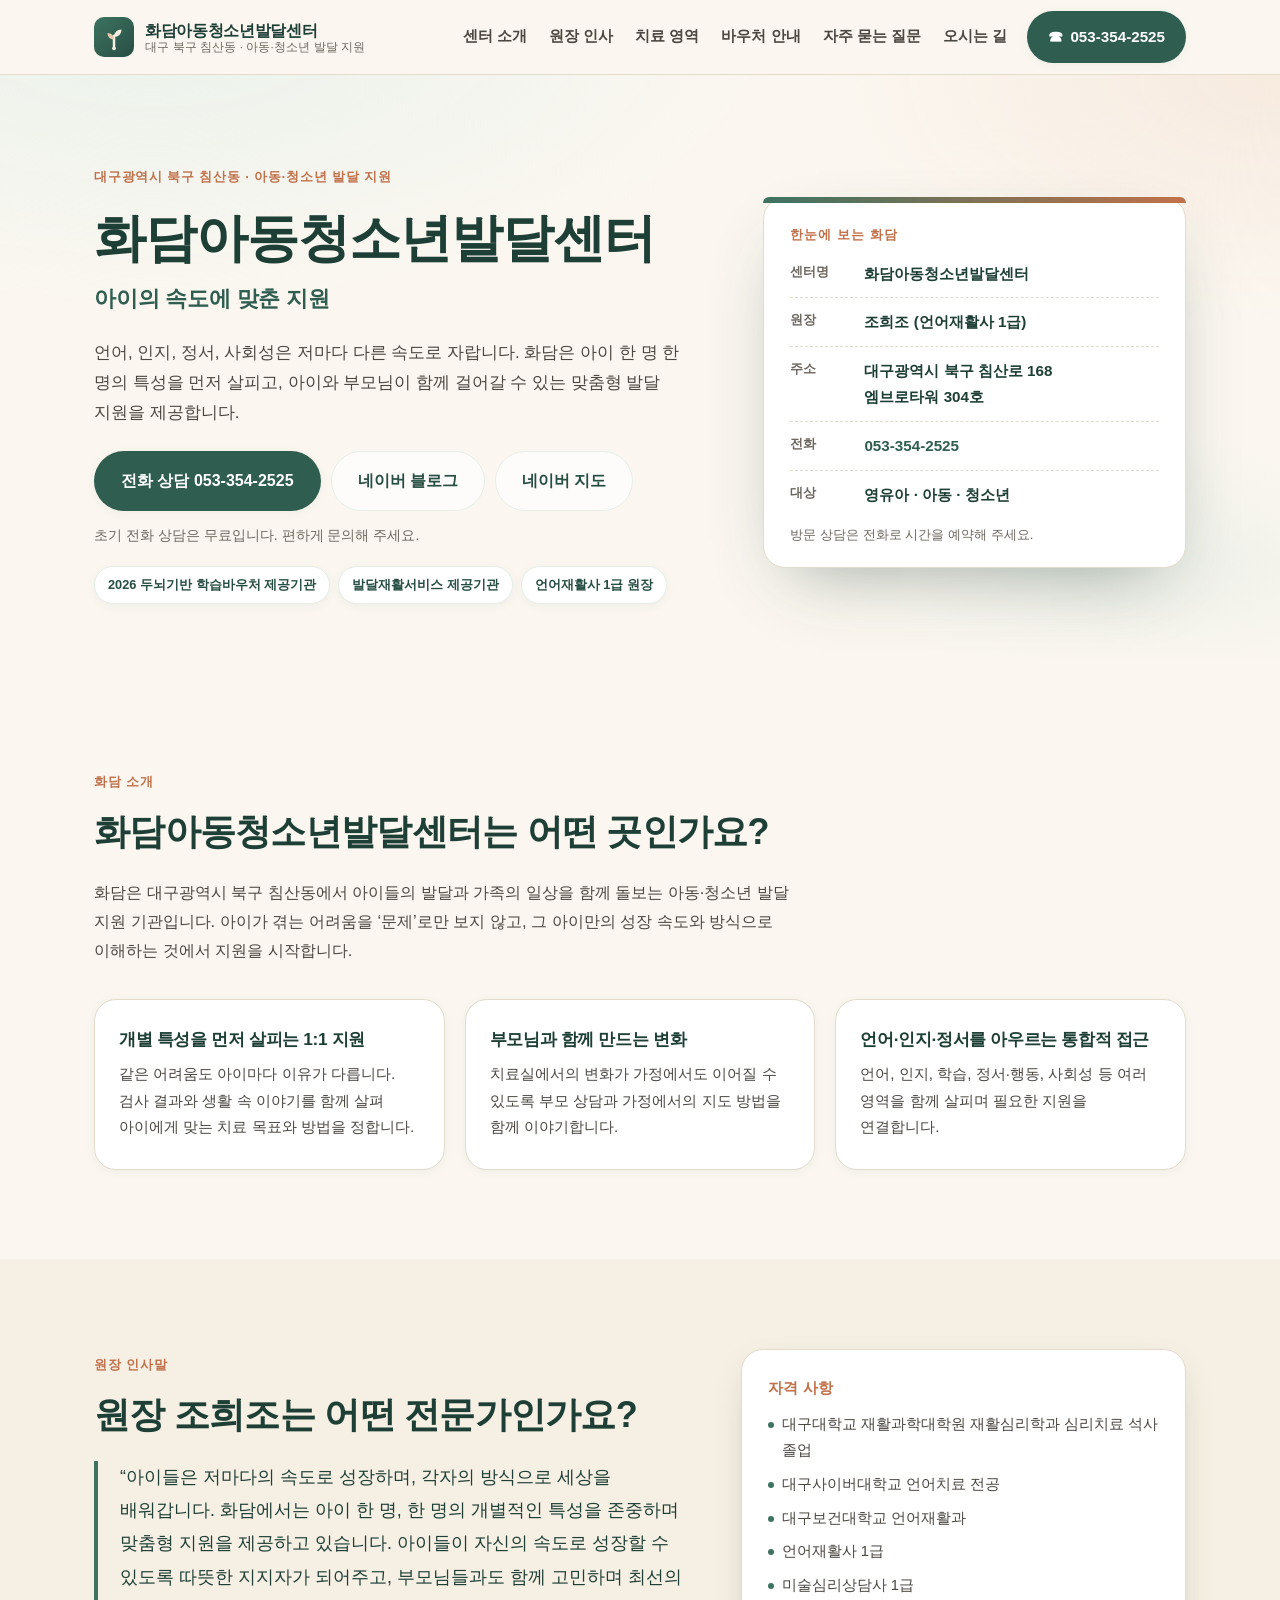
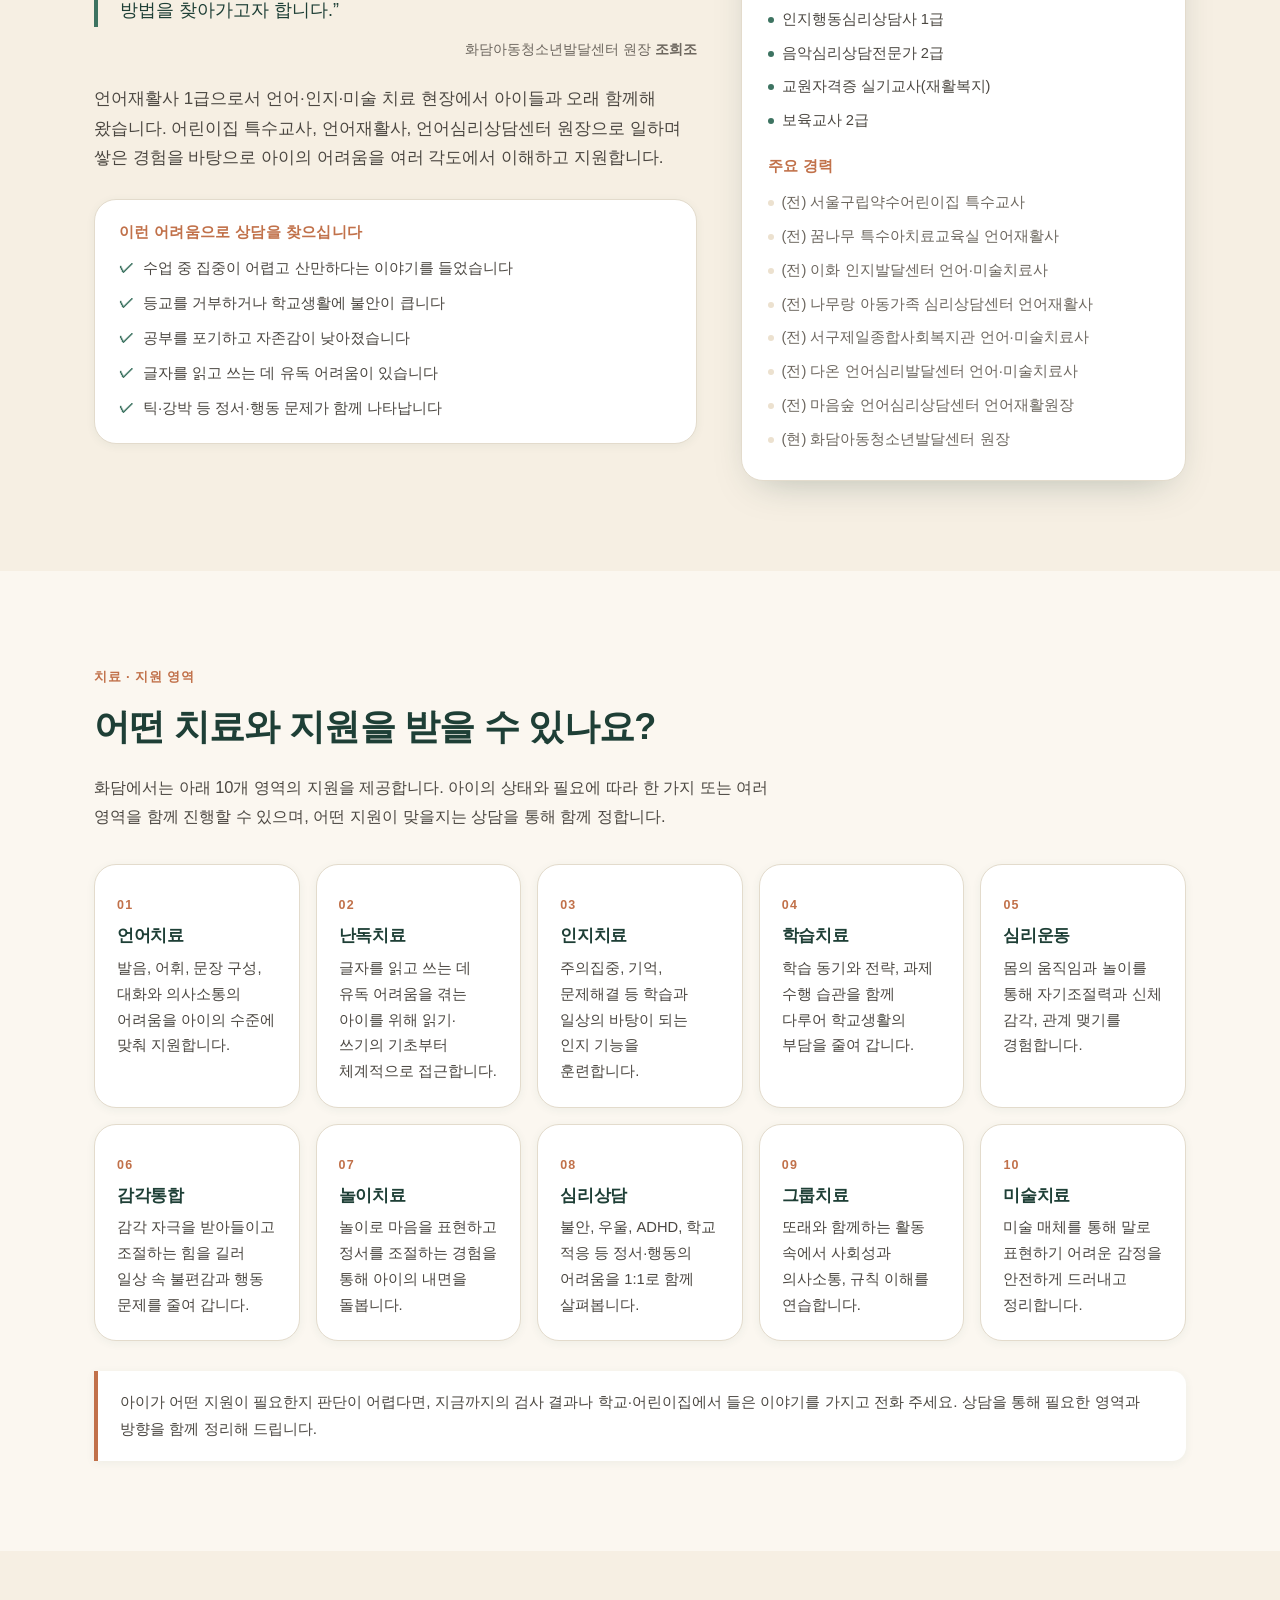
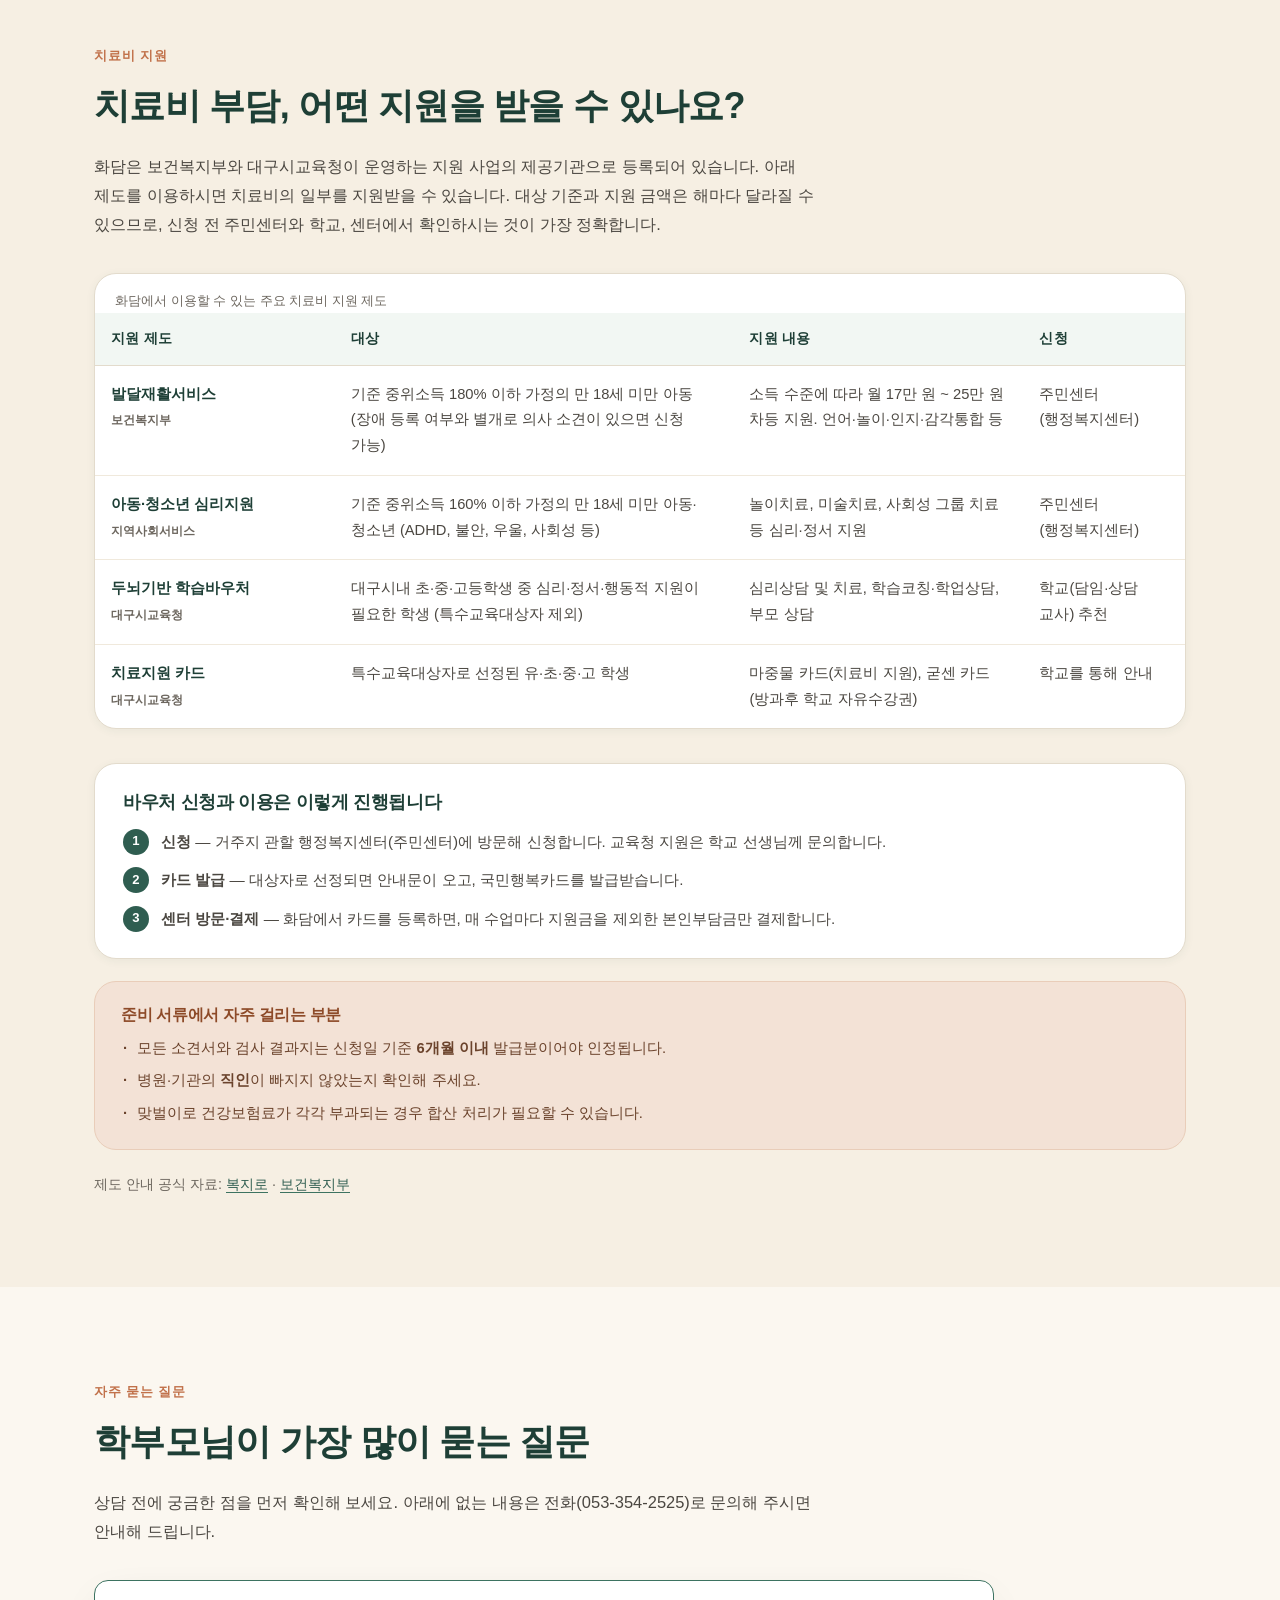
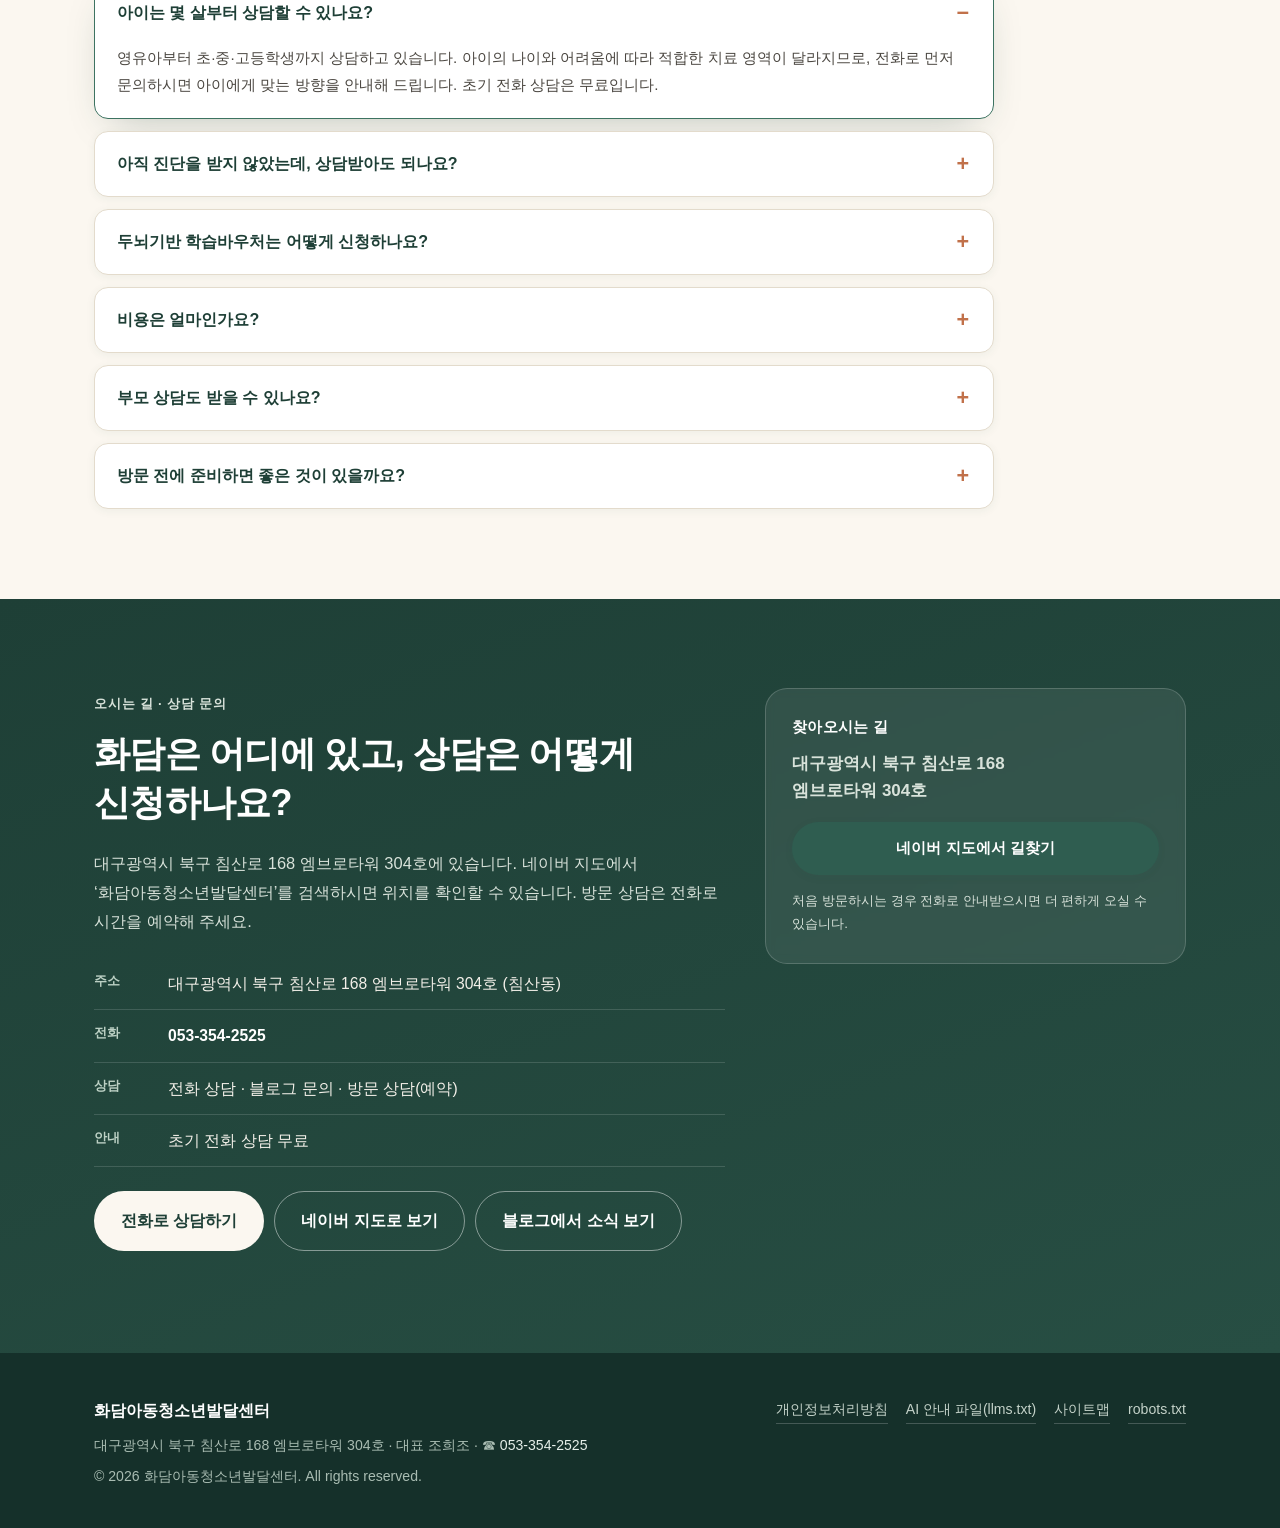
==== index.html @ 331f2d52 "화담아동청소년발달센터 공식 안내 페이지 공개" ====
<!DOCTYPE html>
<html lang="ko">
<head>
<meta charset="utf-8">
<meta name="viewport" content="width=device-width, initial-scale=1">
<title>화담아동청소년발달센터 | 대구 북구 언어·인지·심리치료</title>
<meta name="description" content="대구 북구 침산동 화담아동청소년발달센터는 언어치료·난독치료·인지치료·놀이치료·심리상담 등 10개 영역의 발달 지원을 제공합니다. 2026 두뇌기반 학습바우처·발달재활서비스 제공기관. 상담 053-354-2525.">
<meta name="keywords" content="화담아동청소년발달센터, 대구 북구 발달센터, 침산동 언어치료, 대구 언어치료, 난독치료, 인지치료, 놀이치료, 감각통합, 발달재활서비스, 두뇌기반 학습바우처">
<meta name="author" content="화담아동청소년발달센터">
<meta name="robots" content="index, follow, max-image-preview:large">
<link rel="canonical" href="https://copagi.github.io/hwadam/">
<meta name="theme-color" content="#2f5d50">

<!-- Open Graph -->
<meta property="og:type" content="website">
<meta property="og:site_name" content="화담아동청소년발달센터">
<meta property="og:locale" content="ko_KR">
<meta property="og:title" content="화담아동청소년발달센터 | 대구 북구 언어·인지·심리치료">
<meta property="og:description" content="아이의 속도에 맞춘 발달 지원. 언어·난독·인지·학습·심리운동·감각통합·놀이·심리상담·그룹·미술치료. 대구 북구 침산로 168 엠브로타워 304호.">
<meta property="og:url" content="https://copagi.github.io/hwadam/">
<meta property="og:image" content="https://copagi.github.io/hwadam/og-image.png">
<meta property="og:image:width" content="1200">
<meta property="og:image:height" content="630">
<meta property="og:image:alt" content="화담아동청소년발달센터 - 대구 북구 침산동 아동·청소년 발달 지원">
<meta name="twitter:card" content="summary_large_image">
<meta name="twitter:title" content="화담아동청소년발달센터 | 대구 북구 언어·인지·심리치료">
<meta name="twitter:description" content="아이의 속도에 맞춘 발달 지원. 대구 북구 침산동 화담아동청소년발달센터.">
<meta name="twitter:image" content="https://copagi.github.io/hwadam/og-image.png">

<link rel="icon" href="favicon.svg" type="image/svg+xml">
<link rel="apple-touch-icon" href="og-image.png">
<link rel="stylesheet" href="styles.css">

<!-- 구조화 데이터: 센터(지역 업체) -->
<script type="application/ld+json">
{
  "@context": "https://schema.org",
  "@type": "LocalBusiness",
  "additionalType": "https://schema.org/MedicalClinic",
  "@id": "https://copagi.github.io/hwadam/#center",
  "name": "화담아동청소년발달센터",
  "alternateName": "화담",
  "url": "https://copagi.github.io/hwadam/",
  "logo": "https://copagi.github.io/hwadam/logo.svg",
  "image": "https://copagi.github.io/hwadam/og-image.png",
  "description": "대구광역시 북구 침산동에 있는 아동·청소년 발달 지원 기관. 언어치료, 난독치료, 인지치료, 학습치료, 심리운동, 감각통합, 놀이치료, 심리상담, 그룹치료, 미술치료를 제공하며, 2026 두뇌기반 학습바우처 및 발달재활서비스 제공기관입니다.",
  "telephone": "+82-53-354-2525",
  "address": {
    "@type": "PostalAddress",
    "streetAddress": "침산로 168 엠브로타워 304호",
    "addressLocality": "북구",
    "addressRegion": "대구광역시",
    "addressCountry": "KR"
  },
  "areaServed": [
    { "@type": "City", "name": "대구광역시" },
    { "@type": "AdministrativeArea", "name": "대구 북구" }
  ],
  "sameAs": [
    "https://m.blog.naver.com/hwadam2025",
    "https://m.place.naver.com/place/1386767704/location"
  ],
  "founder": {
    "@type": "Person",
    "name": "조희조",
    "jobTitle": "원장",
    "description": "대구대학교 재활과학대학원 재활심리학과 심리치료 석사 졸업, 대구사이버대학교 언어치료 전공, 대구보건대학교 언어재활과, 언어재활사 1급.",
    "hasCredential": [
      "언어재활사 1급",
      "미술심리상담사 1급",
      "인지행동심리상담사 1급",
      "음악심리상담전문가 2급",
      "교원자격증 실기교사(재활복지)",
      "보육교사 2급"
    ]
  },
  "availableService": [
    { "@type": "MedicalTherapy", "name": "언어치료" },
    { "@type": "MedicalTherapy", "name": "난독치료" },
    { "@type": "MedicalTherapy", "name": "인지치료" },
    { "@type": "MedicalTherapy", "name": "학습치료" },
    { "@type": "MedicalTherapy", "name": "심리운동" },
    { "@type": "MedicalTherapy", "name": "감각통합치료" },
    { "@type": "MedicalTherapy", "name": "놀이치료" },
    { "@type": "MedicalTherapy", "name": "심리상담" },
    { "@type": "MedicalTherapy", "name": "그룹치료" },
    { "@type": "MedicalTherapy", "name": "미술치료" }
  ],
  "knowsLanguage": "ko",
  "currenciesAccepted": "KRW",
  "paymentAccepted": "국민행복카드(발달재활서비스), 대구시교육청 치료지원 카드"
}
</script>
<!-- 구조화 데이터: 자주 묻는 질문 -->
<script type="application/ld+json">
{
  "@context": "https://schema.org",
  "@type": "FAQPage",
  "mainEntity": [
    {
      "@type": "Question",
      "name": "화담아동청소년발달센터는 어떤 곳인가요?",
      "acceptedAnswer": {
        "@type": "Answer",
        "text": "화담아동청소년발달센터는 대구광역시 북구 침산로 168 엠브로타워 304호에 있는 아동·청소년 발달 지원 기관입니다. 언어치료, 난독치료, 인지치료, 학습치료, 심리운동, 감각통합, 놀이치료, 심리상담, 그룹치료, 미술치료 등 10개 영역에서 아이의 특성에 맞춘 지원을 제공합니다."
      }
    },
    {
      "@type": "Question",
      "name": "아이는 몇 살부터 상담할 수 있나요?",
      "acceptedAnswer": {
        "@type": "Answer",
        "text": "영유아부터 초·중·고등학생까지 아동·청소년을 대상으로 상담하고 있습니다. 아이의 나이와 어려움에 따라 적합한 치료 영역이 달라지므로, 전화(053-354-2525)로 먼저 문의하시면 아이에게 맞는 방향을 안내해 드립니다. 초기 전화 상담은 무료입니다."
      }
    },
    {
      "@type": "Question",
      "name": "치료비 지원(바우처)은 어떤 것이 있나요?",
      "acceptedAnswer": {
        "@type": "Answer",
        "text": "보건복지부 발달재활서비스, 지역사회서비스 아동·청소년 심리지원, 대구시교육청 두뇌기반 학습바우처, 대구시교육청 치료지원(마중물·굳센 카드) 등을 이용할 수 있습니다. 화담센터는 해당 사업의 제공기관으로 등록되어 있으며, 대상 기준과 지원 금액은 해마다 달라질 수 있어 주민센터와 학교, 센터에서 확인하시는 것이 정확합니다."
      }
    },
    {
      "@type": "Question",
      "name": "두뇌기반 학습바우처는 어떻게 신청하나요?",
      "acceptedAnswer": {
        "@type": "Answer",
        "text": "두뇌기반 학습바우처는 대구시교육청이 운영하는 사업으로, 학교(담임 또는 상담 교사)의 추천을 통해 신청합니다. 대구시내 초·중·고등학생이 대상이며 특수교육대상자는 제외됩니다. 학교에서 추천을 받은 뒤 화담센터로 연락하시면 절차를 안내해 드립니다."
      }
    },
    {
      "@type": "Question",
      "name": "화담아동청소년발달센터는 어디에 있나요?",
      "acceptedAnswer": {
        "@type": "Answer",
        "text": "대구광역시 북구 침산로 168 엠브로타워 304호(침산동)에 있습니다. 네이버 지도에서 '화담아동청소년발달센터'를 검색하시면 위치를 확인할 수 있고, 전화번호는 053-354-2525입니다."
      }
    },
    {
      "@type": "Question",
      "name": "상담은 어떻게 신청하고, 준비할 것은 무엇인가요?",
      "acceptedAnswer": {
        "@type": "Answer",
        "text": "전화(053-354-2525)로 문의하시거나 네이버 블로그로 남겨 주시면 안내해 드립니다. 이전에 받은 검사 결과지나 병원 소견서가 있다면 함께 이야기해 주시면 상담에 도움이 됩니다. 바우처를 이용하실 경우에는 신청일 기준 6개월 이내에 발급된 소견서와 검사 결과지가 필요합니다."
      }
    }
  ]
}
</script>
</head>
<body>
<a class="skip" href="#main">본문으로 바로가기</a>

<header class="site-header" id="top">
  <div class="wrap header-inner">
    <a class="brand" href="index.html#top" aria-label="화담아동청소년발달센터 홈">
      <img src="logo.svg" alt="화담아동청소년발달센터 로고" width="40" height="40">
      <span class="brand-text">
        <strong>화담아동청소년발달센터</strong>
        <small>대구 북구 침산동 · 아동·청소년 발달 지원</small>
      </span>
    </a>
    <nav class="nav" aria-label="주요 메뉴">
      <a href="index.html#about">센터 소개</a>
      <a href="index.html#director">원장 인사</a>
      <a href="index.html#services">치료 영역</a>
      <a href="index.html#voucher">바우처 안내</a>
      <a href="index.html#faq">자주 묻는 질문</a>
      <a href="index.html#visit">오시는 길</a>
    </nav>
    <a class="btn btn-solid header-cta" href="tel:+82533542525">
      <span aria-hidden="true">☎</span> 053-354-2525
    </a>
  </div>
</header>

<main id="main">

  <!-- HERO -->
  <section class="hero">
    <div class="wrap hero-grid">
      <div class="hero-copy">
        <p class="eyebrow">대구광역시 북구 침산동 · 아동·청소년 발달 지원</p>
        <h1>화담아동청소년발달센터</h1>
        <p class="hero-slogan">아이의 속도에 맞춘 지원</p>
        <p class="lead">
          언어, 인지, 정서, 사회성은 저마다 다른 속도로 자랍니다.
          화담은 아이 한 명 한 명의 특성을 먼저 살피고, 아이와 부모님이 함께 걸어갈 수 있는
          맞춤형 발달 지원을 제공합니다.
        </p>
        <div class="hero-actions">
          <a class="btn btn-solid btn-lg" href="tel:+82533542525">전화 상담 053-354-2525</a>
          <a class="btn btn-ghost btn-lg" href="https://m.blog.naver.com/hwadam2025" target="_blank" rel="noopener">네이버 블로그</a>
          <a class="btn btn-ghost btn-lg" href="https://m.place.naver.com/place/1386767704/location" target="_blank" rel="noopener">네이버 지도</a>
        </div>
        <p class="hero-note">초기 전화 상담은 무료입니다. 편하게 문의해 주세요.</p>
        <ul class="chips" aria-label="주요 자격 및 지정 사항">
          <li>2026 두뇌기반 학습바우처 제공기관</li>
          <li>발달재활서비스 제공기관</li>
          <li>언어재활사 1급 원장</li>
        </ul>
      </div>

      <aside class="hero-card" aria-label="센터 정보 요약">
        <p class="card-kicker">한눈에 보는 화담</p>
        <dl class="facts">
          <div><dt>센터명</dt><dd>화담아동청소년발달센터</dd></div>
          <div><dt>원장</dt><dd>조희조 (언어재활사 1급)</dd></div>
          <div><dt>주소</dt><dd>대구광역시 북구 침산로 168<br>엠브로타워 304호</dd></div>
          <div><dt>전화</dt><dd><a href="tel:+82533542525">053-354-2525</a></dd></div>
          <div><dt>대상</dt><dd>영유아 · 아동 · 청소년</dd></div>
        </dl>
        <p class="card-foot">방문 상담은 전화로 시간을 예약해 주세요.</p>
      </aside>
    </div>
    <div class="hero-glow" aria-hidden="true"></div>
  </section>

  <!-- 소개 -->
  <section class="section" id="about">
    <div class="wrap">
      <p class="eyebrow">화담 소개</p>
      <h2>화담아동청소년발달센터는 어떤 곳인가요?</h2>
      <p class="section-lead">
        화담은 대구광역시 북구 침산동에서 아이들의 발달과 가족의 일상을 함께 돌보는
        아동·청소년 발달 지원 기관입니다. 아이가 겪는 어려움을 ‘문제’로만 보지 않고,
        그 아이만의 성장 속도와 방식으로 이해하는 것에서 지원을 시작합니다.
      </p>
      <div class="feature-grid">
        <article class="feature">
          <h3>개별 특성을 먼저 살피는 1:1 지원</h3>
          <p>같은 어려움도 아이마다 이유가 다릅니다. 검사 결과와 생활 속 이야기를 함께 살펴 아이에게 맞는 치료 목표와 방법을 정합니다.</p>
        </article>
        <article class="feature">
          <h3>부모님과 함께 만드는 변화</h3>
          <p>치료실에서의 변화가 가정에서도 이어질 수 있도록 부모 상담과 가정에서의 지도 방법을 함께 이야기합니다.</p>
        </article>
        <article class="feature">
          <h3>언어·인지·정서를 아우르는 통합적 접근</h3>
          <p>언어, 인지, 학습, 정서·행동, 사회성 등 여러 영역을 함께 살피며 필요한 지원을 연결합니다.</p>
        </article>
      </div>
    </div>
  </section>

  <!-- 원장 -->
  <section class="section section-alt" id="director">
    <div class="wrap director-grid">
      <div>
        <p class="eyebrow">원장 인사말</p>
        <h2>원장 조희조는 어떤 전문가인가요?</h2>
        <blockquote class="quote">
          “아이들은 저마다의 속도로 성장하며, 각자의 방식으로 세상을 배워갑니다.
          화담에서는 아이 한 명, 한 명의 개별적인 특성을 존중하며 맞춤형 지원을 제공하고 있습니다.
          아이들이 자신의 속도로 성장할 수 있도록 따뜻한 지지자가 되어주고,
          부모님들과도 함께 고민하며 최선의 방법을 찾아가고자 합니다.”
        </blockquote>
        <p class="quote-sign">화담아동청소년발달센터 원장 <strong>조희조</strong></p>
        <p class="body-text">
          언어재활사 1급으로서 언어·인지·미술 치료 현장에서 아이들과 오래 함께해 왔습니다.
          어린이집 특수교사, 언어재활사, 언어심리상담센터 원장으로 일하며 쌓은 경험을 바탕으로
          아이의 어려움을 여러 각도에서 이해하고 지원합니다.
        </p>

        <div class="signs">
          <h3>이런 어려움으로 상담을 찾으십니다</h3>
          <ul>
            <li>수업 중 집중이 어렵고 산만하다는 이야기를 들었습니다</li>
            <li>등교를 거부하거나 학교생활에 불안이 큽니다</li>
            <li>공부를 포기하고 자존감이 낮아졌습니다</li>
            <li>글자를 읽고 쓰는 데 유독 어려움이 있습니다</li>
            <li>틱·강박 등 정서·행동 문제가 함께 나타납니다</li>
          </ul>
        </div>
      </div>

      <div class="cred-card">
        <h3>자격 사항</h3>
        <ul class="cred-list">
          <li>대구대학교 재활과학대학원 재활심리학과 심리치료 석사 졸업</li>
          <li>대구사이버대학교 언어치료 전공</li>
          <li>대구보건대학교 언어재활과</li>
          <li>언어재활사 1급</li>
          <li>미술심리상담사 1급</li>
          <li>인지행동심리상담사 1급</li>
          <li>음악심리상담전문가 2급</li>
          <li>교원자격증 실기교사(재활복지)</li>
          <li>보육교사 2급</li>
        </ul>
        <h3 class="cred-sub">주요 경력</h3>
        <ul class="cred-list cred-list--muted">
          <li>(전) 서울구립약수어린이집 특수교사</li>
          <li>(전) 꿈나무 특수아치료교육실 언어재활사</li>
          <li>(전) 이화 인지발달센터 언어·미술치료사</li>
          <li>(전) 나무랑 아동가족 심리상담센터 언어재활사</li>
          <li>(전) 서구제일종합사회복지관 언어·미술치료사</li>
          <li>(전) 다온 언어심리발달센터 언어·미술치료사</li>
          <li>(전) 마음숲 언어심리상담센터 언어재활원장</li>
          <li>(현) 화담아동청소년발달센터 원장</li>
        </ul>
      </div>
    </div>
  </section>

  <!-- 치료 영역 -->
  <section class="section" id="services">
    <div class="wrap">
      <p class="eyebrow">치료 · 지원 영역</p>
      <h2>어떤 치료와 지원을 받을 수 있나요?</h2>
      <p class="section-lead">
        화담에서는 아래 10개 영역의 지원을 제공합니다. 아이의 상태와 필요에 따라
        한 가지 또는 여러 영역을 함께 진행할 수 있으며, 어떤 지원이 맞을지는
        상담을 통해 함께 정합니다.
      </p>
      <div class="cards">
        <article class="card"><span class="card-num">01</span><h3>언어치료</h3><p>발음, 어휘, 문장 구성, 대화와 의사소통의 어려움을 아이의 수준에 맞춰 지원합니다.</p></article>
        <article class="card"><span class="card-num">02</span><h3>난독치료</h3><p>글자를 읽고 쓰는 데 유독 어려움을 겪는 아이를 위해 읽기·쓰기의 기초부터 체계적으로 접근합니다.</p></article>
        <article class="card"><span class="card-num">03</span><h3>인지치료</h3><p>주의집중, 기억, 문제해결 등 학습과 일상의 바탕이 되는 인지 기능을 훈련합니다.</p></article>
        <article class="card"><span class="card-num">04</span><h3>학습치료</h3><p>학습 동기와 전략, 과제 수행 습관을 함께 다루어 학교생활의 부담을 줄여 갑니다.</p></article>
        <article class="card"><span class="card-num">05</span><h3>심리운동</h3><p>몸의 움직임과 놀이를 통해 자기조절력과 신체 감각, 관계 맺기를 경험합니다.</p></article>
        <article class="card"><span class="card-num">06</span><h3>감각통합</h3><p>감각 자극을 받아들이고 조절하는 힘을 길러 일상 속 불편감과 행동 문제를 줄여 갑니다.</p></article>
        <article class="card"><span class="card-num">07</span><h3>놀이치료</h3><p>놀이로 마음을 표현하고 정서를 조절하는 경험을 통해 아이의 내면을 돌봅니다.</p></article>
        <article class="card"><span class="card-num">08</span><h3>심리상담</h3><p>불안, 우울, ADHD, 학교 적응 등 정서·행동의 어려움을 1:1로 함께 살펴봅니다.</p></article>
        <article class="card"><span class="card-num">09</span><h3>그룹치료</h3><p>또래와 함께하는 활동 속에서 사회성과 의사소통, 규칙 이해를 연습합니다.</p></article>
        <article class="card"><span class="card-num">10</span><h3>미술치료</h3><p>미술 매체를 통해 말로 표현하기 어려운 감정을 안전하게 드러내고 정리합니다.</p></article>
      </div>
      <p class="note-box">
        아이가 어떤 지원이 필요한지 판단이 어렵다면, 지금까지의 검사 결과나 학교·어린이집에서 들은 이야기를 가지고
        전화 주세요. 상담을 통해 필요한 영역과 방향을 함께 정리해 드립니다.
      </p>
    </div>
  </section>

  <!-- 바우처 -->
  <section class="section section-alt" id="voucher">
    <div class="wrap">
      <p class="eyebrow">치료비 지원</p>
      <h2>치료비 부담, 어떤 지원을 받을 수 있나요?</h2>
      <p class="section-lead">
        화담은 보건복지부와 대구시교육청이 운영하는 지원 사업의 제공기관으로 등록되어 있습니다.
        아래 제도를 이용하시면 치료비의 일부를 지원받을 수 있습니다. 대상 기준과 지원 금액은
        해마다 달라질 수 있으므로, 신청 전 주민센터와 학교, 센터에서 확인하시는 것이 가장 정확합니다.
      </p>

      <div class="table-wrap">
        <table>
          <caption>화담에서 이용할 수 있는 주요 치료비 지원 제도</caption>
          <thead>
            <tr><th scope="col">지원 제도</th><th scope="col">대상</th><th scope="col">지원 내용</th><th scope="col">신청</th></tr>
          </thead>
          <tbody>
            <tr>
              <th scope="row">발달재활서비스<br><span class="sub">보건복지부</span></th>
              <td>기준 중위소득 180% 이하 가정의 만 18세 미만 아동 (장애 등록 여부와 별개로 의사 소견이 있으면 신청 가능)</td>
              <td>소득 수준에 따라 월 17만 원 ~ 25만 원 차등 지원. 언어·놀이·인지·감각통합 등</td>
              <td>주민센터(행정복지센터)</td>
            </tr>
            <tr>
              <th scope="row">아동·청소년 심리지원<br><span class="sub">지역사회서비스</span></th>
              <td>기준 중위소득 160% 이하 가정의 만 18세 미만 아동·청소년 (ADHD, 불안, 우울, 사회성 등)</td>
              <td>놀이치료, 미술치료, 사회성 그룹 치료 등 심리·정서 지원</td>
              <td>주민센터(행정복지센터)</td>
            </tr>
            <tr>
              <th scope="row">두뇌기반 학습바우처<br><span class="sub">대구시교육청</span></th>
              <td>대구시내 초·중·고등학생 중 심리·정서·행동적 지원이 필요한 학생 (특수교육대상자 제외)</td>
              <td>심리상담 및 치료, 학습코칭·학업상담, 부모 상담</td>
              <td>학교(담임·상담 교사) 추천</td>
            </tr>
            <tr>
              <th scope="row">치료지원 카드<br><span class="sub">대구시교육청</span></th>
              <td>특수교육대상자로 선정된 유·초·중·고 학생</td>
              <td>마중물 카드(치료비 지원), 굳센 카드(방과후 학교 자유수강권)</td>
              <td>학교를 통해 안내</td>
            </tr>
          </tbody>
        </table>
      </div>

      <div class="steps">
        <h3>바우처 신청과 이용은 이렇게 진행됩니다</h3>
        <ol>
          <li><strong>신청</strong> — 거주지 관할 행정복지센터(주민센터)에 방문해 신청합니다. 교육청 지원은 학교 선생님께 문의합니다.</li>
          <li><strong>카드 발급</strong> — 대상자로 선정되면 안내문이 오고, 국민행복카드를 발급받습니다.</li>
          <li><strong>센터 방문·결제</strong> — 화담에서 카드를 등록하면, 매 수업마다 지원금을 제외한 본인부담금만 결제합니다.</li>
        </ol>
      </div>

      <div class="doc-note">
        <h3>준비 서류에서 자주 걸리는 부분</h3>
        <ul>
          <li>모든 소견서와 검사 결과지는 신청일 기준 <strong>6개월 이내</strong> 발급분이어야 인정됩니다.</li>
          <li>병원·기관의 <strong>직인</strong>이 빠지지 않았는지 확인해 주세요.</li>
          <li>맞벌이로 건강보험료가 각각 부과되는 경우 합산 처리가 필요할 수 있습니다.</li>
        </ul>
      </div>

      <p class="official-links">
        제도 안내 공식 자료:
        <a href="https://www.bokjiro.go.kr" target="_blank" rel="noopener">복지로</a> ·
        <a href="https://www.mohw.go.kr" target="_blank" rel="noopener">보건복지부</a>
      </p>
    </div>
  </section>

  <!-- FAQ -->
  <section class="section" id="faq">
    <div class="wrap">
      <p class="eyebrow">자주 묻는 질문</p>
      <h2>학부모님이 가장 많이 묻는 질문</h2>
      <p class="section-lead">
        상담 전에 궁금한 점을 먼저 확인해 보세요. 아래에 없는 내용은 전화(053-354-2525)로 문의해 주시면 안내해 드립니다.
      </p>

      <div class="faq">
        <details open>
          <summary>아이는 몇 살부터 상담할 수 있나요?</summary>
          <p>영유아부터 초·중·고등학생까지 상담하고 있습니다. 아이의 나이와 어려움에 따라 적합한 치료 영역이 달라지므로, 전화로 먼저 문의하시면 아이에게 맞는 방향을 안내해 드립니다. 초기 전화 상담은 무료입니다.</p>
        </details>
        <details>
          <summary>아직 진단을 받지 않았는데, 상담받아도 되나요?</summary>
          <p>됩니다. “공부를 싫어하는 게 아닌데 유독 힘들어한다”, “집에서는 괜찮은데 학교만 가면 달라진다” 같은 이야기로 오시는 경우가 많습니다. 검사 결과나 병원 소견서가 없어도 상담이 가능하며, 필요한 검사나 지원 제도가 있다면 함께 안내해 드립니다.</p>
        </details>
        <details>
          <summary>두뇌기반 학습바우처는 어떻게 신청하나요?</summary>
          <p>대구시교육청이 운영하는 사업으로, 학교(담임 또는 상담 교사)의 추천을 통해 신청합니다. 대상은 대구시내 초·중·고등학생이며 특수교육대상자는 제외됩니다. 학교에서 추천을 받은 뒤 화담으로 연락하시면 절차를 안내해 드립니다.</p>
        </details>
        <details>
          <summary>비용은 얼마인가요?</summary>
          <p>치료 영역과 횟수, 이용하시는 바우처에 따라 본인부담금이 달라집니다. 두뇌기반 학습바우처는 대구시교육청 지원 기준에 따라 처리되며, 그 외에는 상담 시 안내해 드립니다. 지원 가능한 바우처가 있는지도 함께 확인해 드리니 편하게 문의해 주세요.</p>
        </details>
        <details>
          <summary>부모 상담도 받을 수 있나요?</summary>
          <p>가능합니다. 두뇌기반 학습바우처에서는 학생 심리상담 이용 시 부모 상담을 함께 제공하며(10분 이내), 부모 단독 상담은 50분 기준 최대 2회까지 가능합니다. 그 외의 경우에도 상담과 치료 과정에서 가정에서의 지도 방법을 함께 이야기합니다.</p>
        </details>
        <details>
          <summary>방문 전에 준비하면 좋은 것이 있을까요?</summary>
          <p>이전에 받은 검사 결과지, 병원 소견서, 학교나 어린이집에서 들은 이야기를 정리해 오시면 상담에 도움이 됩니다. 바우처를 이용하실 경우에는 신청일 기준 6개월 이내 발급된 서류인지 확인해 주세요.</p>
        </details>
      </div>
    </div>
  </section>

  <!-- 오시는 길 / 상담 -->
  <section class="section section-dark" id="visit">
    <div class="wrap visit-grid">
      <div>
        <p class="eyebrow eyebrow-light">오시는 길 · 상담 문의</p>
        <h2 class="light">화담은 어디에 있고, 상담은 어떻게 신청하나요?</h2>
        <p class="section-lead light">
          대구광역시 북구 침산로 168 엠브로타워 304호에 있습니다.
          네이버 지도에서 ‘화담아동청소년발달센터’를 검색하시면 위치를 확인할 수 있습니다.
          방문 상담은 전화로 시간을 예약해 주세요.
        </p>
        <dl class="visit-facts">
          <div><dt>주소</dt><dd>대구광역시 북구 침산로 168 엠브로타워 304호 (침산동)</dd></div>
          <div><dt>전화</dt><dd><a href="tel:+82533542525">053-354-2525</a></dd></div>
          <div><dt>상담</dt><dd>전화 상담 · 블로그 문의 · 방문 상담(예약)</dd></div>
          <div><dt>안내</dt><dd>초기 전화 상담 무료</dd></div>
        </dl>
        <div class="hero-actions">
          <a class="btn btn-light btn-lg" href="tel:+82533542525">전화로 상담하기</a>
          <a class="btn btn-outline-light btn-lg" href="https://m.place.naver.com/place/1386767704/location" target="_blank" rel="noopener">네이버 지도로 보기</a>
          <a class="btn btn-outline-light btn-lg" href="https://m.blog.naver.com/hwadam2025" target="_blank" rel="noopener">블로그에서 소식 보기</a>
        </div>
      </div>
      <div class="map-card">
        <h3>찾아오시는 길</h3>
        <p class="map-addr">대구광역시 북구 침산로 168<br>엠브로타워 304호</p>
        <a class="btn btn-solid btn-block" href="https://m.place.naver.com/place/1386767704/location" target="_blank" rel="noopener">네이버 지도에서 길찾기</a>
        <p class="map-note">처음 방문하시는 경우 전화로 안내받으시면 더 편하게 오실 수 있습니다.</p>
      </div>
    </div>
  </section>

</main>

<footer class="site-footer">
  <div class="wrap footer-grid">
    <div>
      <p class="footer-brand">화담아동청소년발달센터</p>
      <p class="footer-meta">
        대구광역시 북구 침산로 168 엠브로타워 304호 · 대표 조희조 · ☎ <a href="tel:+82533542525">053-354-2525</a>
      </p>
      <p class="footer-meta">© 2026 화담아동청소년발달센터. All rights reserved.</p>
    </div>
    <div class="footer-links">
      <a href="privacy.html">개인정보처리방침</a>
      <a href="llms.txt">AI 안내 파일(llms.txt)</a>
      <a href="sitemap.xml">사이트맵</a>
      <a href="robots.txt">robots.txt</a>
    </div>
  </div>
</footer>

<a class="float-call" href="tel:+82533542525" aria-label="전화 상담 053-354-2525">☎ 전화 상담</a>
<script>
  // 스크롤을 내리면 전화 상담 버튼을 띄워 내용을 가리지 않게 합니다.
  (function () {
    var btn = document.querySelector('.float-call');
    var toggle = function () { btn.classList.toggle('on', window.scrollY > 680); };
    window.addEventListener('scroll', toggle, { passive: true });
    toggle();
  })();
</script>
</body>
</html>
---- styles.css ----
/* 화담아동청소년발달센터 — 1페이지 공식 홈페이지
   팔레트: 딥그린(신뢰) + 크림(따뜻함) + 테라조타(온기) */

:root{
  --green-900:#1e3f36;
  --green-800:#274e43;
  --green-700:#2f5d50;
  --green-600:#3d7361;
  --green-100:#e6efe9;
  --green-50:#f2f7f3;
  --cream:#fbf7f0;
  --cream-2:#f6efe3;
  --sand:#ece1cf;
  --clay:#c1714a;
  --clay-soft:#f3e2d6;
  --ink:#22201d;
  --ink-soft:#4b4741;
  --muted:#6d675f;
  --line:#e3dbcc;
  --white:#fff;
  --radius:22px;
  --radius-sm:14px;
  --shadow-sm:0 2px 10px rgba(39,78,67,.06);
  --shadow:0 14px 40px -18px rgba(30,63,54,.35);
  --shadow-lg:0 28px 70px -30px rgba(30,63,54,.45);
  --max:1140px;
  --font:"Noto Sans KR","Apple SD Gothic Neo","Malgun Gothic","맑은 고딕",-apple-system,BlinkMacSystemFont,"Segoe UI",sans-serif;
}

*,*::before,*::after{box-sizing:border-box}
html{scroll-behavior:smooth;-webkit-text-size-adjust:100%}
body{
  margin:0;font-family:var(--font);color:var(--ink);background:var(--cream);
  font-size:17px;line-height:1.75;word-break:keep-all;-webkit-font-smoothing:antialiased;
}
img{max-width:100%;height:auto}
a{color:var(--green-700);text-decoration:none}
a:hover{text-decoration:underline}
h1,h2,h3{line-height:1.35;letter-spacing:-.02em;margin:0 0 .6em}
h1{font-size:clamp(2rem,4.4vw,3.25rem);font-weight:800}
h2{font-size:clamp(1.55rem,2.9vw,2.25rem);font-weight:800;color:var(--green-900)}
h3{font-size:1.12rem;font-weight:700;color:var(--green-900)}
p{margin:0 0 1em}
ul,ol{margin:0;padding:0;list-style:none}
.wrap{width:100%;max-width:var(--max);margin:0 auto;padding:0 24px}

.skip{position:absolute;left:-9999px;top:0;background:var(--green-700);color:#fff;padding:10px 16px;border-radius:0 0 10px 0;z-index:99}
.skip:focus{left:0}

/* ---------- header ---------- */
.site-header{
  position:sticky;top:0;z-index:50;background:rgba(251,247,240,.92);
  backdrop-filter:saturate(150%) blur(10px);border-bottom:1px solid var(--line);
}
.header-inner{display:flex;align-items:center;gap:20px;min-height:74px}
.brand{display:flex;align-items:center;gap:11px;color:var(--green-900);text-decoration:none;flex:0 0 auto}
.brand:hover{text-decoration:none}
.brand img{width:40px;height:40px}
.brand-text{display:flex;flex-direction:column;line-height:1.25}
.brand-text strong{font-size:1.02rem;font-weight:800;letter-spacing:-.02em}
.brand-text small{font-size:.72rem;color:var(--muted);letter-spacing:.01em}
.nav{display:flex;gap:22px;margin-left:auto;font-size:.95rem;font-weight:600}
.nav a{color:var(--ink-soft);text-decoration:none;padding:6px 0;border-bottom:2px solid transparent}
.nav a:hover{color:var(--green-700);border-bottom-color:var(--green-600);text-decoration:none}
.header-cta{flex:0 0 auto;font-weight:700}

/* ---------- buttons ---------- */
.btn{
  display:inline-flex;align-items:center;justify-content:center;gap:7px;
  padding:12px 20px;border-radius:999px;font-weight:700;font-size:.95rem;
  border:1.5px solid transparent;transition:transform .15s ease,box-shadow .2s ease,background .2s ease;
  text-decoration:none;cursor:pointer;white-space:nowrap;
}
.btn:hover{text-decoration:none;transform:translateY(-1px)}
.btn-lg{padding:15px 26px;font-size:1rem}
.btn-solid{background:var(--green-700);color:#fff;box-shadow:var(--shadow-sm)}
.btn-solid:hover{background:var(--green-800);box-shadow:var(--shadow)}
.btn-ghost{background:rgba(255,255,255,.7);color:var(--green-800);border-color:var(--green-100)}
.btn-ghost:hover{background:#fff;border-color:var(--green-600)}
.btn-light{background:var(--cream);color:var(--green-900)}
.btn-outline-light{background:transparent;color:#fff;border-color:rgba(255,255,255,.45)}
.btn-outline-light:hover{background:rgba(255,255,255,.12)}
.btn-block{display:flex;width:100%}
.float-call{
  position:fixed;right:18px;bottom:18px;z-index:60;display:none;
  background:var(--green-700);color:#fff;padding:14px 20px;border-radius:999px;
  font-weight:800;box-shadow:0 12px 30px -10px rgba(30,63,54,.7);text-decoration:none;
  opacity:0;transform:translateY(10px);pointer-events:none;transition:opacity .25s ease,transform .25s ease;
}
.float-call.on{opacity:1;transform:none;pointer-events:auto}

/* ---------- hero ---------- */
.hero{position:relative;overflow:hidden;background:
  radial-gradient(900px 420px at 12% -10%, #eaf2ec 0%, rgba(234,242,236,0) 70%),
  radial-gradient(700px 380px at 100% 0%, #f7eadf 0%, rgba(247,234,223,0) 65%),
  var(--cream);
  padding:clamp(48px,7vw,86px) 0 clamp(46px,6vw,72px);
}
.hero-grid{display:grid;grid-template-columns:1.25fr .85fr;gap:48px;align-items:center;position:relative;z-index:2}
.eyebrow{
  display:inline-block;margin:0 0 14px;font-size:.82rem;font-weight:800;letter-spacing:.06em;
  color:var(--clay);text-transform:none;
}
.eyebrow-light{color:#e9c9ae}
.hero h1{margin-bottom:6px;color:var(--green-900)}
.hero-slogan{
  margin:0 0 20px;font-size:clamp(1.1rem,1.75vw,1.5rem);font-weight:700;color:var(--green-700);
  letter-spacing:-.01em;
}
.lead{font-size:1.06rem;color:var(--ink-soft);max-width:38em}
.hero-actions{display:flex;flex-wrap:wrap;gap:10px;margin:24px 0 12px}
.hero-note{font-size:.88rem;color:var(--muted);margin-bottom:18px}
.chips{display:flex;flex-wrap:wrap;gap:8px}
.chips li{
  font-size:.8rem;font-weight:700;color:var(--green-800);background:#fff;
  border:1px solid var(--green-100);padding:7px 13px;border-radius:999px;box-shadow:var(--shadow-sm);
}
.hero-card{
  background:#fff;border:1px solid var(--line);border-radius:var(--radius);
  padding:26px 26px 20px;box-shadow:var(--shadow-lg);position:relative;
}
.hero-card::before{
  content:"";position:absolute;inset:-1px -1px auto -1px;height:6px;border-radius:var(--radius) var(--radius) 0 0;
  background:linear-gradient(90deg,var(--green-600),var(--clay));
}
.card-kicker{margin:0 0 14px;font-size:.8rem;font-weight:800;letter-spacing:.08em;color:var(--clay)}
.facts{display:grid;gap:11px;margin:0}
.facts>div{display:grid;grid-template-columns:64px 1fr;gap:10px;padding-bottom:10px;border-bottom:1px dashed var(--line)}
.facts>div:last-child{border-bottom:0;padding-bottom:0}
.facts dt{font-size:.82rem;font-weight:800;color:var(--muted)}
.facts dd{margin:0;font-size:.95rem;font-weight:600;color:var(--green-900)}
.facts dd a{text-decoration:none}
.card-foot{margin:16px 0 0;font-size:.82rem;color:var(--muted)}
.hero-glow{
  position:absolute;right:-160px;bottom:-300px;width:560px;height:560px;border-radius:50%;
  background:radial-gradient(circle,rgba(223,233,226,.85) 0%,rgba(223,233,226,0) 68%);z-index:1;
}
.hero::after{
  content:"";position:absolute;left:0;right:0;bottom:0;height:120px;pointer-events:none;z-index:1;
  background:linear-gradient(to bottom,rgba(251,247,240,0) 0%,var(--cream) 92%);
}

/* ---------- sections ---------- */
.section{padding:clamp(56px,7vw,92px) 0;scroll-margin-top:86px}
.section-alt{background:var(--cream-2)}
.section-dark{background:linear-gradient(160deg,var(--green-900),var(--green-800));color:#f3f0e9;scroll-margin-top:86px}
.section-dark h2{color:#fff}
.section-lead{font-size:1.03rem;color:var(--ink-soft);max-width:44em;margin-bottom:34px}
.section-lead.light,.section-dark p{color:#d8e2da}
.body-text{color:var(--ink-soft)}
.signs{margin-top:26px;background:#fff;border:1px solid var(--line);border-radius:var(--radius);padding:22px 24px;box-shadow:var(--shadow-sm)}
.signs h3{font-size:.95rem;color:var(--clay);letter-spacing:.02em;margin-bottom:12px}
.signs ul{display:grid;gap:9px;font-size:.93rem;color:var(--ink-soft)}
.signs li{position:relative;padding-left:24px}
.signs li::before{
  content:"✓";position:absolute;left:0;top:-1px;color:var(--green-600);font-weight:800;
}
.note-box{
  margin:30px 0 0;padding:18px 22px;border-left:4px solid var(--clay);
  background:#fff;border-radius:0 var(--radius-sm) var(--radius-sm) 0;box-shadow:var(--shadow-sm);
  font-size:.96rem;color:var(--ink-soft);
}

/* features */
.feature-grid{display:grid;grid-template-columns:repeat(3,1fr);gap:20px}
.feature{background:#fff;border:1px solid var(--line);border-radius:var(--radius);padding:28px 24px;box-shadow:var(--shadow-sm)}
.feature h3{margin-bottom:10px;font-size:1.08rem}
.feature p{margin:0;font-size:.95rem;color:var(--ink-soft)}

/* director */
.director-grid{display:grid;grid-template-columns:1.15fr .85fr;gap:44px;align-items:start}
.quote{
  margin:0 0 10px;padding:0 0 0 22px;border-left:4px solid var(--green-600);
  font-size:1.12rem;line-height:1.85;color:var(--green-900);font-weight:500;
}
.quote-sign{margin:0 0 22px;font-size:.9rem;color:var(--muted);text-align:right}
.cred-card{background:#fff;border:1px solid var(--line);border-radius:var(--radius);padding:28px 26px;box-shadow:var(--shadow)}
.cred-card h3{margin-bottom:14px;font-size:.95rem;letter-spacing:.02em;color:var(--clay);text-transform:uppercase}
.cred-sub{margin-top:22px}
.cred-list{display:grid;gap:8px;font-size:.92rem;color:var(--ink-soft)}
.cred-list li{position:relative;padding-left:14px}
.cred-list li::before{content:"";position:absolute;left:0;top:.68em;width:6px;height:6px;border-radius:50%;background:var(--green-600)}
.cred-list--muted{color:var(--muted)}
.cred-list--muted li::before{background:var(--sand)}

/* service cards */
.cards{display:grid;grid-template-columns:repeat(auto-fit,minmax(240px,1fr));gap:18px}
@media (min-width:1120px){.cards{grid-template-columns:repeat(5,1fr);gap:16px}}
@media (min-width:1120px){.card{padding:22px 18px 20px}.card h3{font-size:1rem}.card p{font-size:.88rem}}
.card{
  background:#fff;border:1px solid var(--line);border-radius:var(--radius);padding:24px 22px 22px;
  box-shadow:var(--shadow-sm);transition:transform .18s ease,box-shadow .2s ease,border-color .2s ease;
}
.card:hover{transform:translateY(-3px);box-shadow:var(--shadow);border-color:var(--green-600)}
.card-num{display:inline-block;font-size:.78rem;font-weight:800;letter-spacing:.1em;color:var(--clay);margin-bottom:8px}
.card h3{margin-bottom:8px;font-size:1.05rem}
.card p{margin:0;font-size:.92rem;color:var(--ink-soft)}

/* table */
.table-wrap{overflow-x:auto;border-radius:var(--radius);border:1px solid var(--line);background:#fff;box-shadow:var(--shadow-sm)}
table{border-collapse:collapse;width:100%;min-width:720px;font-size:.92rem}
caption{caption-side:top;text-align:left;padding:16px 20px 0;font-size:.82rem;color:var(--muted)}
thead th{
  background:var(--green-50);color:var(--green-900);font-size:.85rem;letter-spacing:.02em;
  text-align:left;padding:14px 16px;border-bottom:1px solid var(--line);font-weight:800;
}
tbody th,tbody td{padding:16px;border-bottom:1px solid #f0e9dc;vertical-align:top;text-align:left;color:var(--ink-soft)}
tbody th{font-weight:800;color:var(--green-900);width:22%}
tbody tr:last-child th,tbody tr:last-child td{border-bottom:0}
.sub{display:block;font-size:.76rem;font-weight:600;color:var(--muted);margin-top:3px}
.steps{margin-top:34px;background:#fff;border:1px solid var(--line);border-radius:var(--radius);padding:26px 28px;box-shadow:var(--shadow-sm)}
.steps h3{margin-bottom:14px}
.steps ol{counter-reset:s;display:grid;gap:12px}
.steps li{counter-increment:s;position:relative;padding-left:38px;font-size:.95rem;color:var(--ink-soft)}
.steps li::before{
  content:counter(s);position:absolute;left:0;top:0;width:26px;height:26px;border-radius:50%;
  background:var(--green-700);color:#fff;font-size:.82rem;font-weight:800;
  display:flex;align-items:center;justify-content:center;
}
.doc-note{margin-top:22px;padding:22px 26px;border-radius:var(--radius);background:var(--clay-soft);border:1px solid #e9cdb9}
.doc-note h3{font-size:.98rem;margin-bottom:10px;color:#8d4a28}
.doc-note ul{display:grid;gap:7px;font-size:.92rem;color:#6b432c}
.doc-note li{position:relative;padding-left:16px}
.doc-note li::before{content:"·";position:absolute;left:2px;font-weight:900}
.official-links{margin:22px 0 0;font-size:.9rem;color:var(--muted)}
.official-links a{border-bottom:1px solid var(--green-600)}

/* FAQ */
.faq{display:grid;gap:12px;max-width:900px}
.faq details{background:#fff;border:1px solid var(--line);border-radius:var(--radius-sm);padding:0 22px;box-shadow:var(--shadow-sm)}
.faq details[open]{border-color:var(--green-600);box-shadow:var(--shadow)}
.faq summary{
  cursor:pointer;list-style:none;padding:20px 34px 20px 0;font-weight:800;color:var(--green-900);
  position:relative;font-size:1rem;line-height:1.5;
}
.faq summary::-webkit-details-marker{display:none}
.faq summary::after{
  content:"+";position:absolute;right:2px;top:50%;transform:translateY(-50%);
  font-size:1.35rem;font-weight:600;color:var(--clay);transition:transform .2s ease;
}
.faq details[open] summary::after{content:"−"}
.faq details p{margin:0;padding:0 0 20px;color:var(--ink-soft);font-size:.95rem}

/* visit */
.visit-grid{display:grid;grid-template-columns:1.2fr .8fr;gap:40px;align-items:start}
.visit-facts{display:grid;gap:12px;margin:22px 0 8px}
.visit-facts>div{display:grid;grid-template-columns:62px 1fr;gap:12px;padding-bottom:12px;border-bottom:1px solid rgba(255,255,255,.14)}
.visit-facts dt{font-size:.82rem;font-weight:800;color:#bcd0c4}
.visit-facts dd{margin:0;font-size:.98rem}
.visit-facts a{color:#fff;font-weight:700}
.map-card{background:rgba(255,255,255,.08);border:1px solid rgba(255,255,255,.18);border-radius:var(--radius);padding:28px 26px;backdrop-filter:blur(4px)}
.map-card h3{color:#fff;font-size:.95rem;letter-spacing:.02em;margin-bottom:12px}
.map-addr{font-size:1.06rem;font-weight:700;color:#fff;margin-bottom:18px;line-height:1.6}
.map-note{margin:14px 0 0;font-size:.83rem;color:#c8d6cc}

/* footer */
.site-footer{background:#15302a;color:#c4d2c9;padding:44px 0 34px;font-size:.88rem}
.footer-grid{display:flex;justify-content:space-between;gap:24px;flex-wrap:wrap;align-items:flex-start}
.footer-brand{margin:0 0 8px;font-weight:800;color:#fff;font-size:1rem}
.footer-meta{margin:0 0 6px;color:#a9bcb2}
.footer-meta a{color:#e6efe9}
.footer-links{display:flex;gap:18px;flex-wrap:wrap}
.footer-links a{color:#c4d2c9;border-bottom:1px solid rgba(255,255,255,.2);padding-bottom:1px}

/* ---------- responsive ---------- */
@media (max-width:1000px){
  .nav{display:none}
  .hero-grid,.director-grid,.visit-grid{grid-template-columns:1fr}
  .hero-card{order:2}
  .feature-grid{grid-template-columns:1fr}
  .header-cta{display:none}
  .float-call{display:inline-flex}
}
@media (max-width:720px){
  body{font-size:16px}
  .wrap{padding:0 18px}
  .hero h1{font-size:1.78rem;text-wrap:balance}
  .header-inner{min-height:64px}
  .brand-text small{display:none}
  .brand-text strong{font-size:.95rem}
  .hero-actions .btn{flex:1 1 auto;justify-content:center}
  .facts>div{grid-template-columns:58px 1fr}
  .quote{font-size:1.02rem}
  .table-wrap{border-radius:var(--radius-sm)}
  .float-call{right:14px;bottom:14px;padding:12px 16px;font-size:.9rem}
  .footer-links{gap:12px;font-size:.84rem}
}
@media (prefers-reduced-motion:reduce){
  *{transition:none!important;animation:none!important}
  html{scroll-behavior:auto}
}
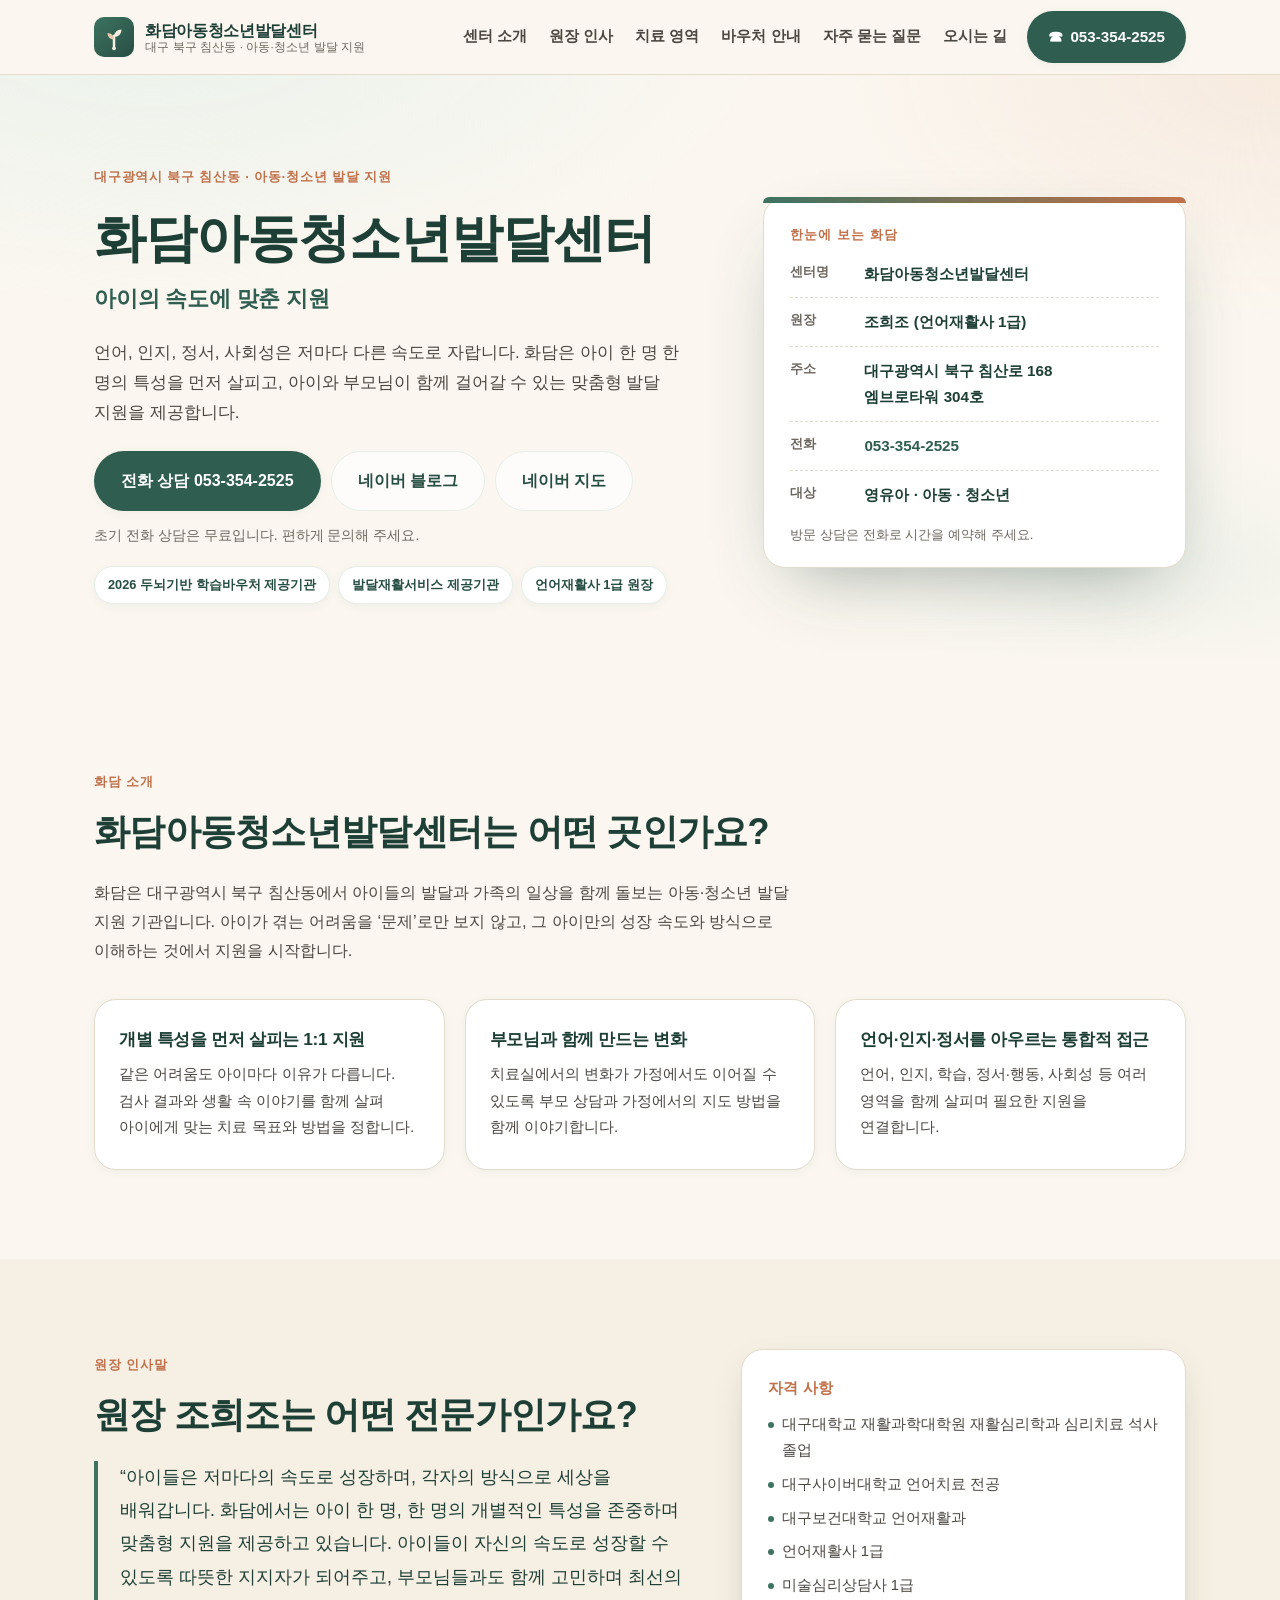
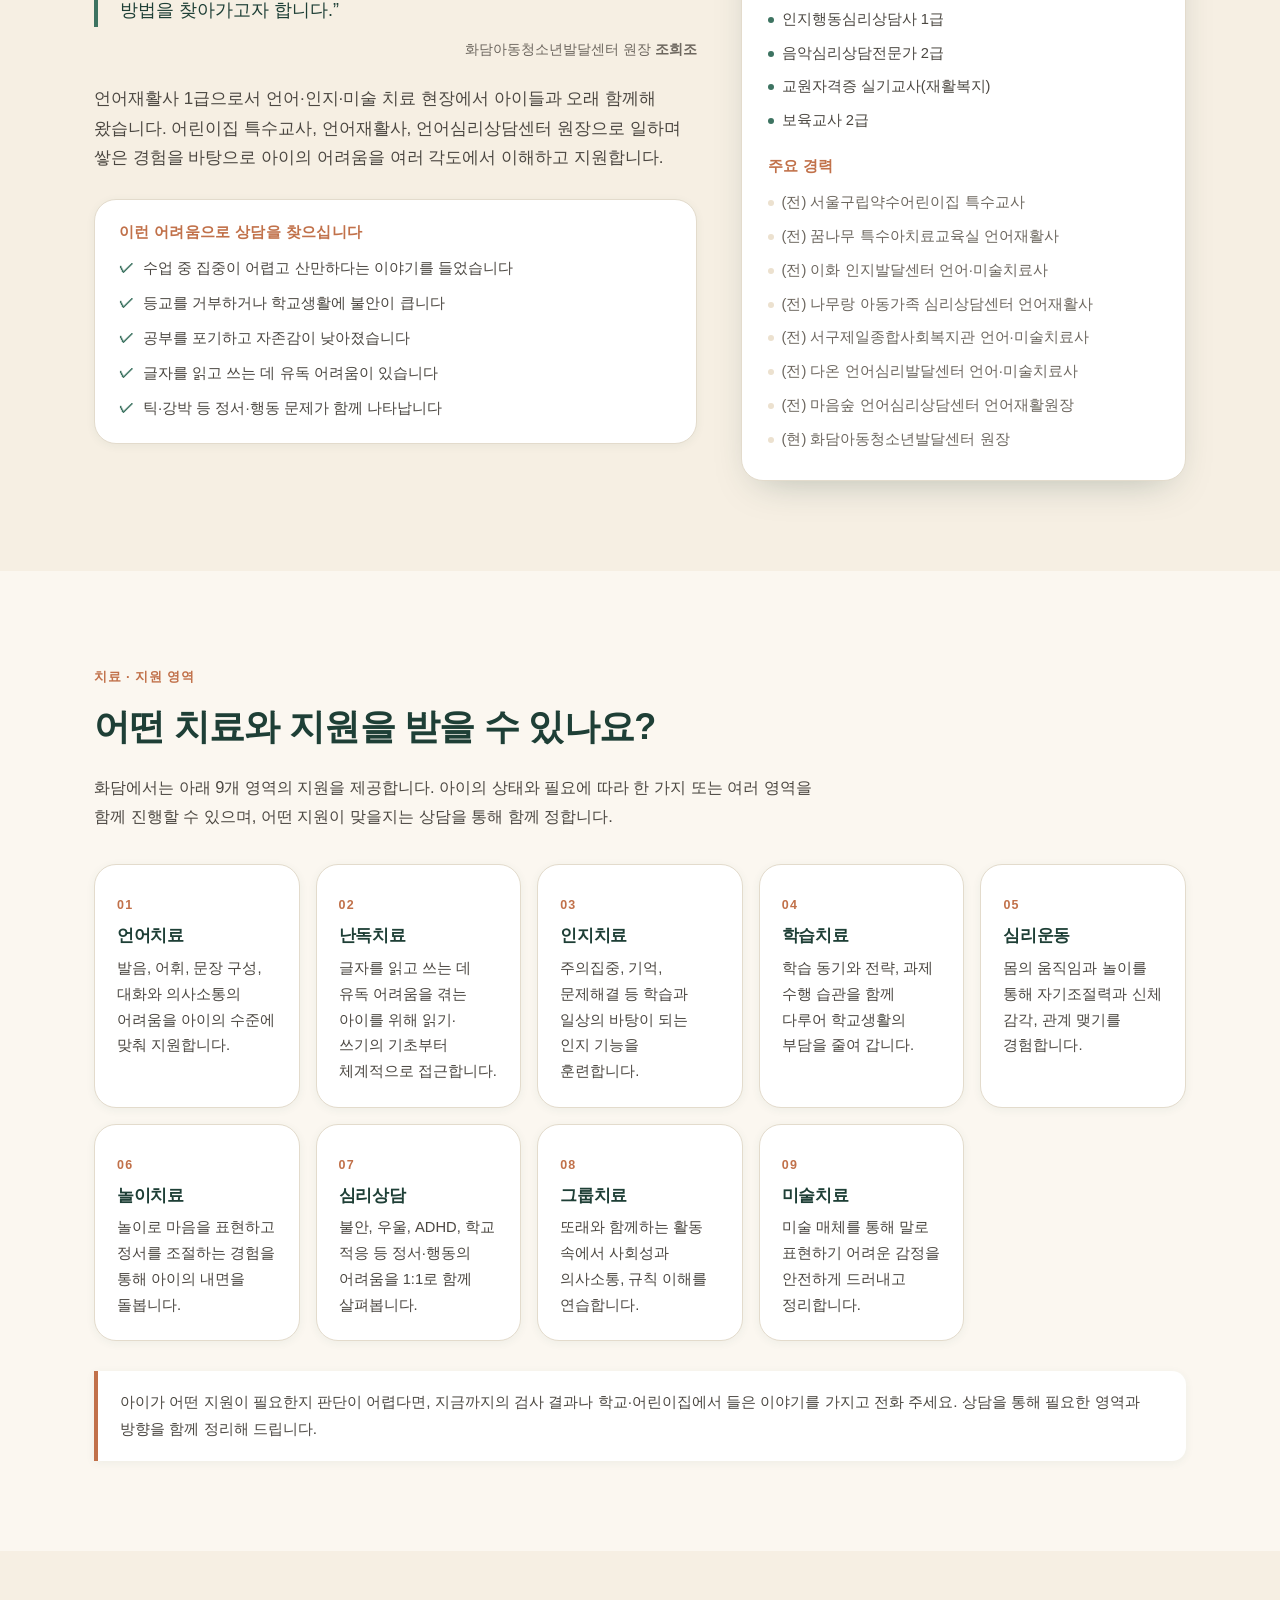
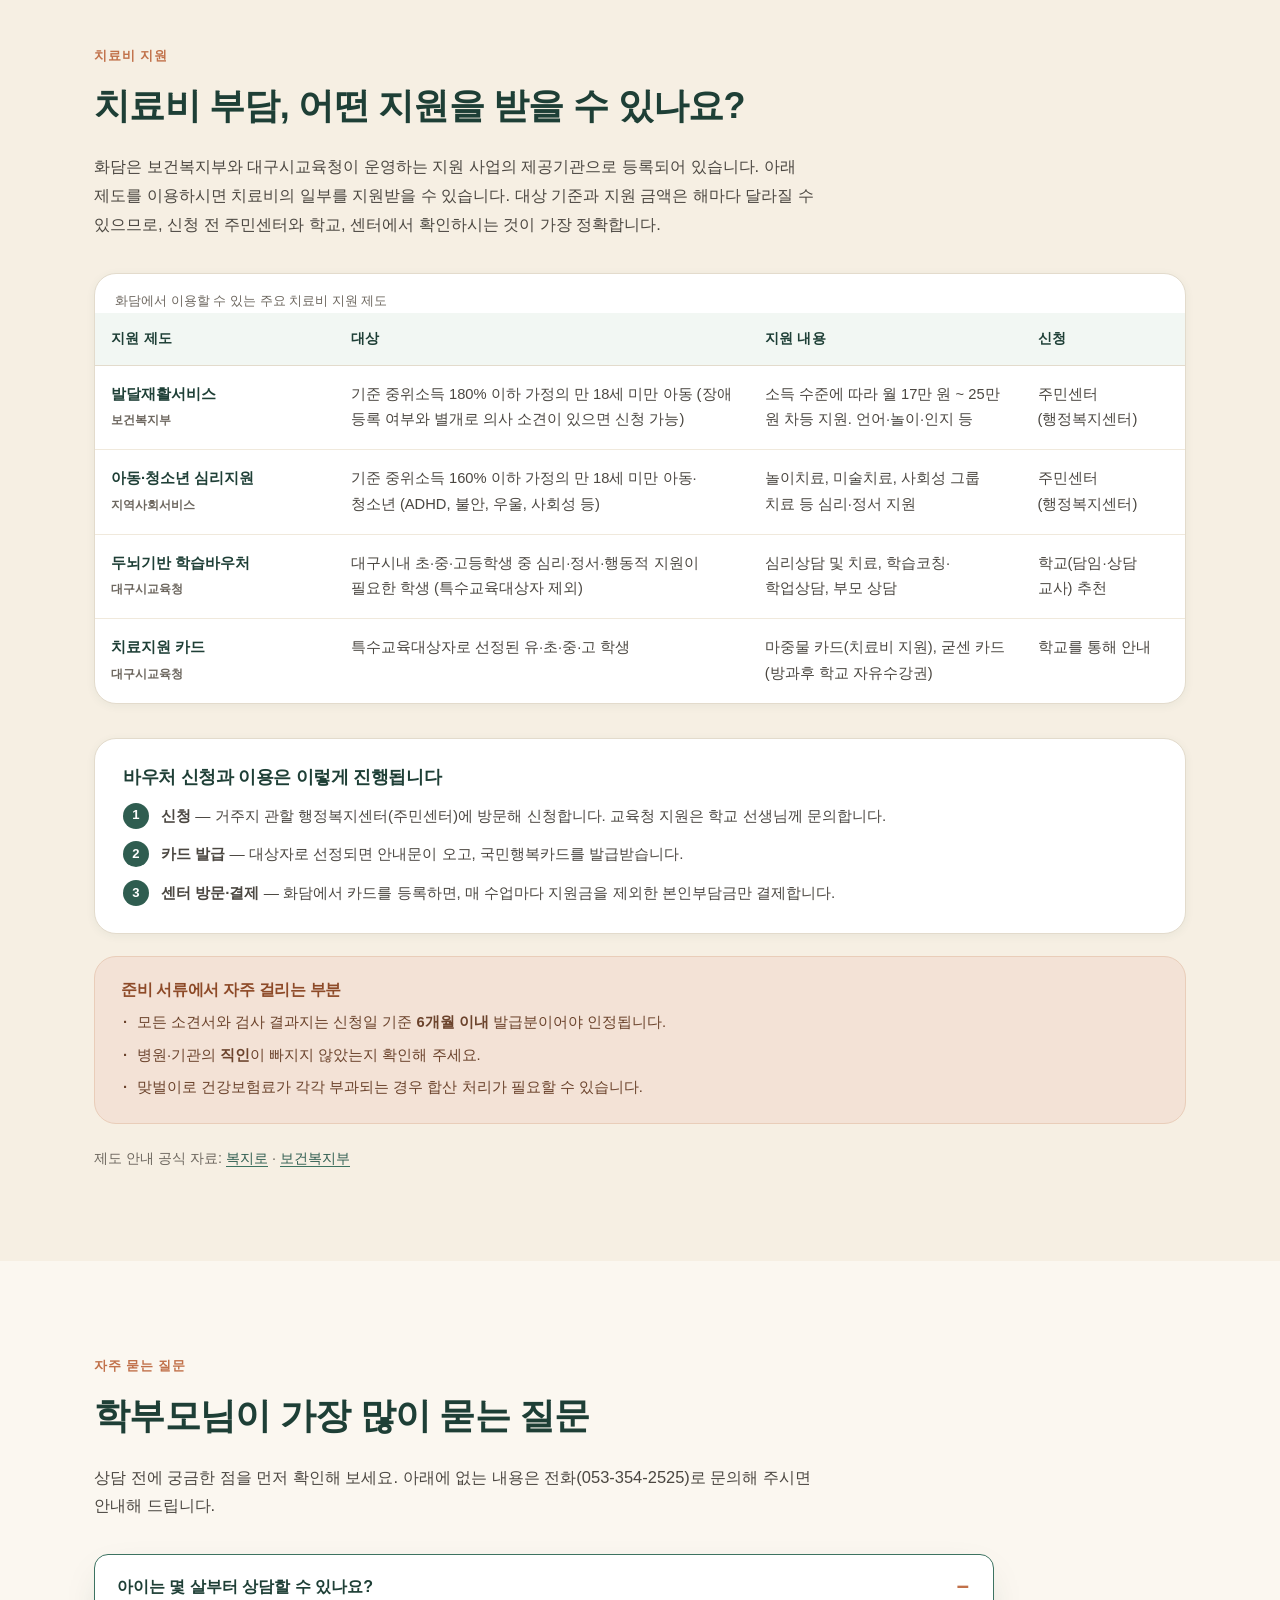
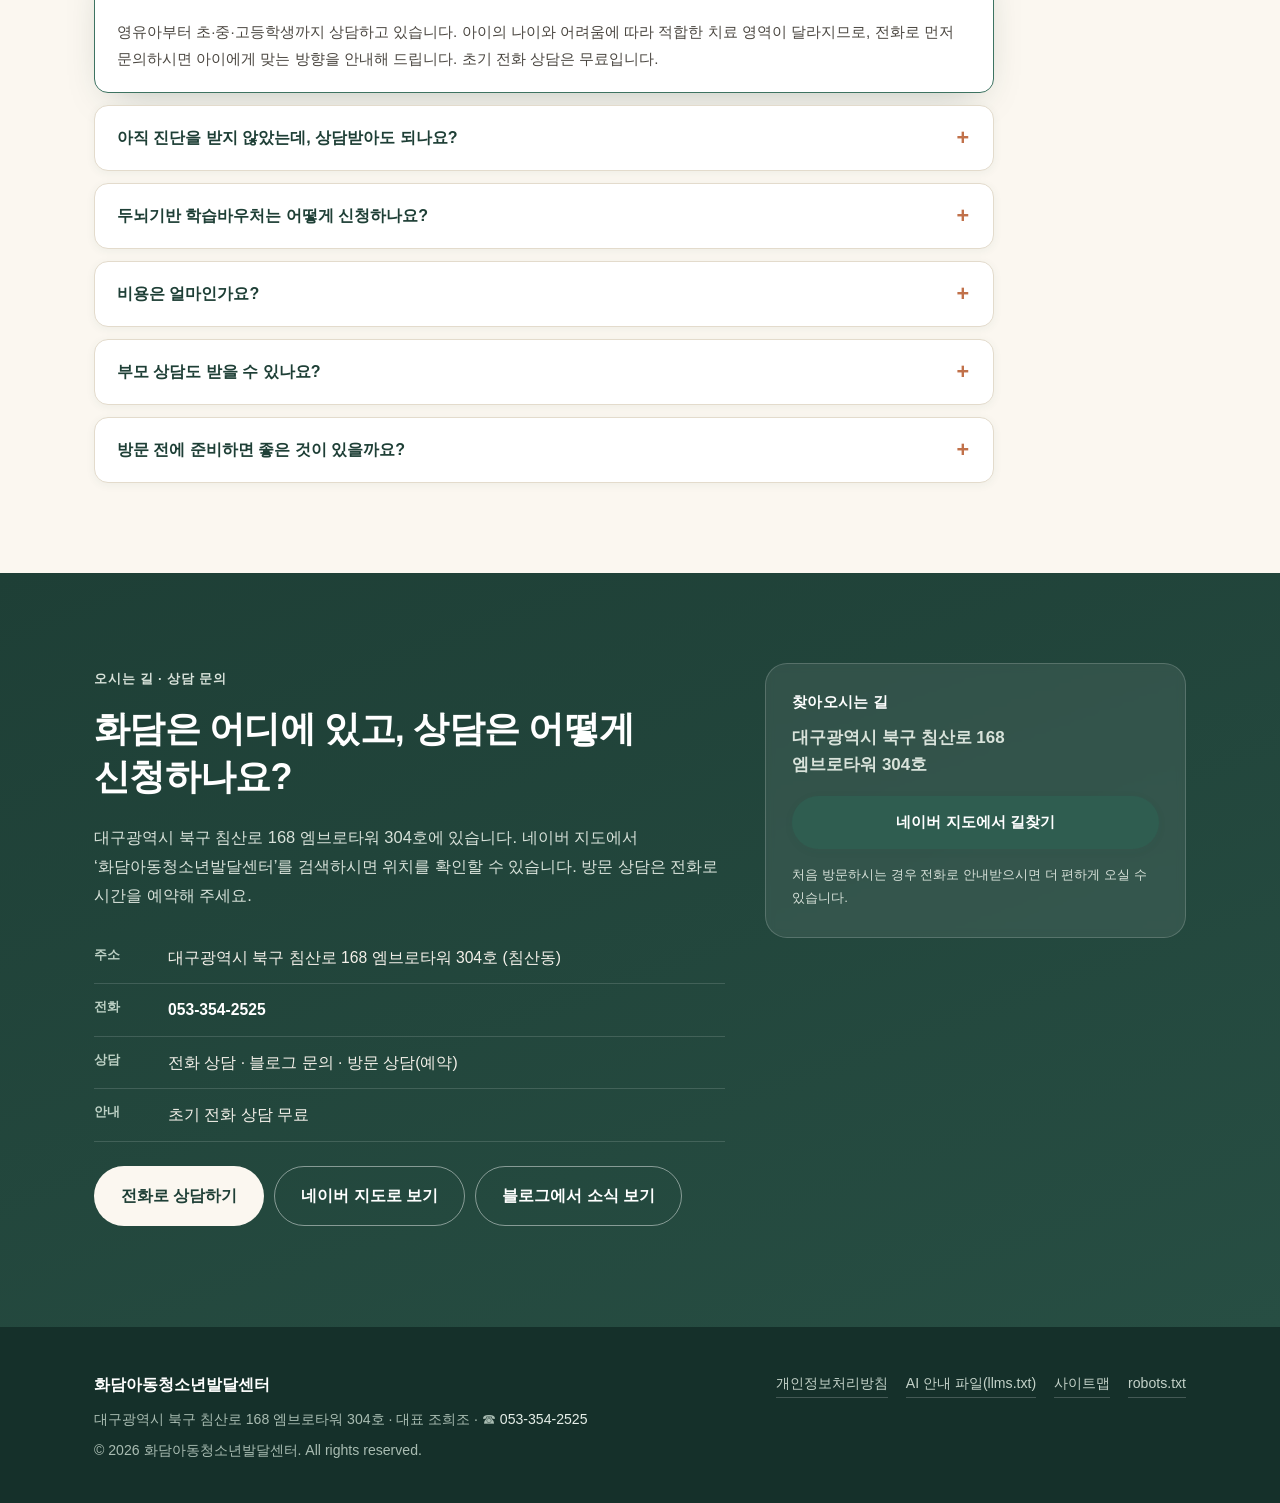
==== commit e49f523d: "감각통합 치료 영역 제거 및 치료 영역 9개로 정리" ====
--- a/index.html
+++ b/index.html
@@ -4,10 +4,11 @@
 <meta charset="utf-8">
 <meta name="viewport" content="width=device-width, initial-scale=1">
 <title>화담아동청소년발달센터 | 대구 북구 언어·인지·심리치료</title>
-<meta name="description" content="대구 북구 침산동 화담아동청소년발달센터는 언어치료·난독치료·인지치료·놀이치료·심리상담 등 10개 영역의 발달 지원을 제공합니다. 2026 두뇌기반 학습바우처·발달재활서비스 제공기관. 상담 053-354-2525.">
-<meta name="keywords" content="화담아동청소년발달센터, 대구 북구 발달센터, 침산동 언어치료, 대구 언어치료, 난독치료, 인지치료, 놀이치료, 감각통합, 발달재활서비스, 두뇌기반 학습바우처">
+<meta name="description" content="대구 북구 침산동 화담아동청소년발달센터는 언어치료·난독치료·인지치료·놀이치료·심리상담 등 9개 영역의 발달 지원을 제공합니다. 2026 두뇌기반 학습바우처·발달재활서비스 제공기관. 상담 053-354-2525.">
+<meta name="keywords" content="화담아동청소년발달센터, 대구 북구 발달센터, 침산동 언어치료, 대구 언어치료, 난독치료, 인지치료, 놀이치료, 발달재활서비스, 두뇌기반 학습바우처">
 <meta name="author" content="화담아동청소년발달센터">
 <meta name="robots" content="index, follow, max-image-preview:large">
+<meta name="google-site-verification" content="okZRsgvVkAYxwvYXAb41gINZxUm3gbRMmfXH_232wYM" />
 <link rel="canonical" href="https://copagi.github.io/hwadam/">
 <meta name="theme-color" content="#2f5d50">
 
@@ -16,7 +17,7 @@
 <meta property="og:site_name" content="화담아동청소년발달센터">
 <meta property="og:locale" content="ko_KR">
 <meta property="og:title" content="화담아동청소년발달센터 | 대구 북구 언어·인지·심리치료">
-<meta property="og:description" content="아이의 속도에 맞춘 발달 지원. 언어·난독·인지·학습·심리운동·감각통합·놀이·심리상담·그룹·미술치료. 대구 북구 침산로 168 엠브로타워 304호.">
+<meta property="og:description" content="아이의 속도에 맞춘 발달 지원. 언어·난독·인지·학습·심리운동·놀이·심리상담·그룹·미술치료. 대구 북구 침산로 168 엠브로타워 304호.">
 <meta property="og:url" content="https://copagi.github.io/hwadam/">
 <meta property="og:image" content="https://copagi.github.io/hwadam/og-image.png">
 <meta property="og:image:width" content="1200">
@@ -43,7 +44,7 @@
   "url": "https://copagi.github.io/hwadam/",
   "logo": "https://copagi.github.io/hwadam/logo.svg",
   "image": "https://copagi.github.io/hwadam/og-image.png",
-  "description": "대구광역시 북구 침산동에 있는 아동·청소년 발달 지원 기관. 언어치료, 난독치료, 인지치료, 학습치료, 심리운동, 감각통합, 놀이치료, 심리상담, 그룹치료, 미술치료를 제공하며, 2026 두뇌기반 학습바우처 및 발달재활서비스 제공기관입니다.",
+  "description": "대구광역시 북구 침산동에 있는 아동·청소년 발달 지원 기관. 언어치료, 난독치료, 인지치료, 학습치료, 심리운동, 놀이치료, 심리상담, 그룹치료, 미술치료를 제공하며, 2026 두뇌기반 학습바우처 및 발달재활서비스 제공기관입니다.",
   "telephone": "+82-53-354-2525",
   "address": {
     "@type": "PostalAddress",
@@ -80,7 +81,6 @@
     { "@type": "MedicalTherapy", "name": "인지치료" },
     { "@type": "MedicalTherapy", "name": "학습치료" },
     { "@type": "MedicalTherapy", "name": "심리운동" },
-    { "@type": "MedicalTherapy", "name": "감각통합치료" },
     { "@type": "MedicalTherapy", "name": "놀이치료" },
     { "@type": "MedicalTherapy", "name": "심리상담" },
     { "@type": "MedicalTherapy", "name": "그룹치료" },
@@ -102,7 +102,7 @@
       "name": "화담아동청소년발달센터는 어떤 곳인가요?",
       "acceptedAnswer": {
         "@type": "Answer",
-        "text": "화담아동청소년발달센터는 대구광역시 북구 침산로 168 엠브로타워 304호에 있는 아동·청소년 발달 지원 기관입니다. 언어치료, 난독치료, 인지치료, 학습치료, 심리운동, 감각통합, 놀이치료, 심리상담, 그룹치료, 미술치료 등 10개 영역에서 아이의 특성에 맞춘 지원을 제공합니다."
+        "text": "화담아동청소년발달센터는 대구광역시 북구 침산로 168 엠브로타워 304호에 있는 아동·청소년 발달 지원 기관입니다. 언어치료, 난독치료, 인지치료, 학습치료, 심리운동, 놀이치료, 심리상담, 그룹치료, 미술치료 등 9개 영역에서 아이의 특성에 맞춘 지원을 제공합니다."
       }
     },
     {
@@ -169,7 +169,7 @@
       <a href="index.html#faq">자주 묻는 질문</a>
       <a href="index.html#visit">오시는 길</a>
     </nav>
-    <a class="btn btn-solid header-cta" href="tel:+82533542525">
+    <a class="btn btn-solid header-cta" href="tel:053-354-2525">
       <span aria-hidden="true">☎</span> 053-354-2525
     </a>
   </div>
@@ -190,7 +190,7 @@
           맞춤형 발달 지원을 제공합니다.
         </p>
         <div class="hero-actions">
-          <a class="btn btn-solid btn-lg" href="tel:+82533542525">전화 상담 053-354-2525</a>
+          <a class="btn btn-solid btn-lg" href="tel:053-354-2525">전화 상담 053-354-2525</a>
           <a class="btn btn-ghost btn-lg" href="https://m.blog.naver.com/hwadam2025" target="_blank" rel="noopener">네이버 블로그</a>
           <a class="btn btn-ghost btn-lg" href="https://m.place.naver.com/place/1386767704/location" target="_blank" rel="noopener">네이버 지도</a>
         </div>
@@ -208,7 +208,7 @@
           <div><dt>센터명</dt><dd>화담아동청소년발달센터</dd></div>
           <div><dt>원장</dt><dd>조희조 (언어재활사 1급)</dd></div>
           <div><dt>주소</dt><dd>대구광역시 북구 침산로 168<br>엠브로타워 304호</dd></div>
-          <div><dt>전화</dt><dd><a href="tel:+82533542525">053-354-2525</a></dd></div>
+          <div><dt>전화</dt><dd><a href="tel:053-354-2525">053-354-2525</a></dd></div>
           <div><dt>대상</dt><dd>영유아 · 아동 · 청소년</dd></div>
         </dl>
         <p class="card-foot">방문 상담은 전화로 시간을 예약해 주세요.</p>
@@ -309,7 +309,7 @@
       <p class="eyebrow">치료 · 지원 영역</p>
       <h2>어떤 치료와 지원을 받을 수 있나요?</h2>
       <p class="section-lead">
-        화담에서는 아래 10개 영역의 지원을 제공합니다. 아이의 상태와 필요에 따라
+        화담에서는 아래 9개 영역의 지원을 제공합니다. 아이의 상태와 필요에 따라
         한 가지 또는 여러 영역을 함께 진행할 수 있으며, 어떤 지원이 맞을지는
         상담을 통해 함께 정합니다.
       </p>
@@ -319,11 +319,10 @@
         <article class="card"><span class="card-num">03</span><h3>인지치료</h3><p>주의집중, 기억, 문제해결 등 학습과 일상의 바탕이 되는 인지 기능을 훈련합니다.</p></article>
         <article class="card"><span class="card-num">04</span><h3>학습치료</h3><p>학습 동기와 전략, 과제 수행 습관을 함께 다루어 학교생활의 부담을 줄여 갑니다.</p></article>
         <article class="card"><span class="card-num">05</span><h3>심리운동</h3><p>몸의 움직임과 놀이를 통해 자기조절력과 신체 감각, 관계 맺기를 경험합니다.</p></article>
-        <article class="card"><span class="card-num">06</span><h3>감각통합</h3><p>감각 자극을 받아들이고 조절하는 힘을 길러 일상 속 불편감과 행동 문제를 줄여 갑니다.</p></article>
-        <article class="card"><span class="card-num">07</span><h3>놀이치료</h3><p>놀이로 마음을 표현하고 정서를 조절하는 경험을 통해 아이의 내면을 돌봅니다.</p></article>
-        <article class="card"><span class="card-num">08</span><h3>심리상담</h3><p>불안, 우울, ADHD, 학교 적응 등 정서·행동의 어려움을 1:1로 함께 살펴봅니다.</p></article>
-        <article class="card"><span class="card-num">09</span><h3>그룹치료</h3><p>또래와 함께하는 활동 속에서 사회성과 의사소통, 규칙 이해를 연습합니다.</p></article>
-        <article class="card"><span class="card-num">10</span><h3>미술치료</h3><p>미술 매체를 통해 말로 표현하기 어려운 감정을 안전하게 드러내고 정리합니다.</p></article>
+        <article class="card"><span class="card-num">06</span><h3>놀이치료</h3><p>놀이로 마음을 표현하고 정서를 조절하는 경험을 통해 아이의 내면을 돌봅니다.</p></article>
+        <article class="card"><span class="card-num">07</span><h3>심리상담</h3><p>불안, 우울, ADHD, 학교 적응 등 정서·행동의 어려움을 1:1로 함께 살펴봅니다.</p></article>
+        <article class="card"><span class="card-num">08</span><h3>그룹치료</h3><p>또래와 함께하는 활동 속에서 사회성과 의사소통, 규칙 이해를 연습합니다.</p></article>
+        <article class="card"><span class="card-num">09</span><h3>미술치료</h3><p>미술 매체를 통해 말로 표현하기 어려운 감정을 안전하게 드러내고 정리합니다.</p></article>
       </div>
       <p class="note-box">
         아이가 어떤 지원이 필요한지 판단이 어렵다면, 지금까지의 검사 결과나 학교·어린이집에서 들은 이야기를 가지고
@@ -353,7 +352,7 @@
             <tr>
               <th scope="row">발달재활서비스<br><span class="sub">보건복지부</span></th>
               <td>기준 중위소득 180% 이하 가정의 만 18세 미만 아동 (장애 등록 여부와 별개로 의사 소견이 있으면 신청 가능)</td>
-              <td>소득 수준에 따라 월 17만 원 ~ 25만 원 차등 지원. 언어·놀이·인지·감각통합 등</td>
+              <td>소득 수준에 따라 월 17만 원 ~ 25만 원 차등 지원. 언어·놀이·인지 등</td>
               <td>주민센터(행정복지센터)</td>
             </tr>
             <tr>
@@ -455,12 +454,12 @@
         </p>
         <dl class="visit-facts">
           <div><dt>주소</dt><dd>대구광역시 북구 침산로 168 엠브로타워 304호 (침산동)</dd></div>
-          <div><dt>전화</dt><dd><a href="tel:+82533542525">053-354-2525</a></dd></div>
+          <div><dt>전화</dt><dd><a href="tel:053-354-2525">053-354-2525</a></dd></div>
           <div><dt>상담</dt><dd>전화 상담 · 블로그 문의 · 방문 상담(예약)</dd></div>
           <div><dt>안내</dt><dd>초기 전화 상담 무료</dd></div>
         </dl>
         <div class="hero-actions">
-          <a class="btn btn-light btn-lg" href="tel:+82533542525">전화로 상담하기</a>
+          <a class="btn btn-light btn-lg" href="tel:053-354-2525">전화로 상담하기</a>
           <a class="btn btn-outline-light btn-lg" href="https://m.place.naver.com/place/1386767704/location" target="_blank" rel="noopener">네이버 지도로 보기</a>
           <a class="btn btn-outline-light btn-lg" href="https://m.blog.naver.com/hwadam2025" target="_blank" rel="noopener">블로그에서 소식 보기</a>
         </div>
@@ -481,7 +480,7 @@
     <div>
       <p class="footer-brand">화담아동청소년발달센터</p>
       <p class="footer-meta">
-        대구광역시 북구 침산로 168 엠브로타워 304호 · 대표 조희조 · ☎ <a href="tel:+82533542525">053-354-2525</a>
+        대구광역시 북구 침산로 168 엠브로타워 304호 · 대표 조희조 · ☎ <a href="tel:053-354-2525">053-354-2525</a>
       </p>
       <p class="footer-meta">© 2026 화담아동청소년발달센터. All rights reserved.</p>
     </div>
@@ -494,7 +493,7 @@
   </div>
 </footer>
 
-<a class="float-call" href="tel:+82533542525" aria-label="전화 상담 053-354-2525">☎ 전화 상담</a>
+<a class="float-call" href="tel:053-354-2525" aria-label="전화 상담 053-354-2525">☎ 전화 상담</a>
 <script>
   // 스크롤을 내리면 전화 상담 버튼을 띄워 내용을 가리지 않게 합니다.
   (function () {
